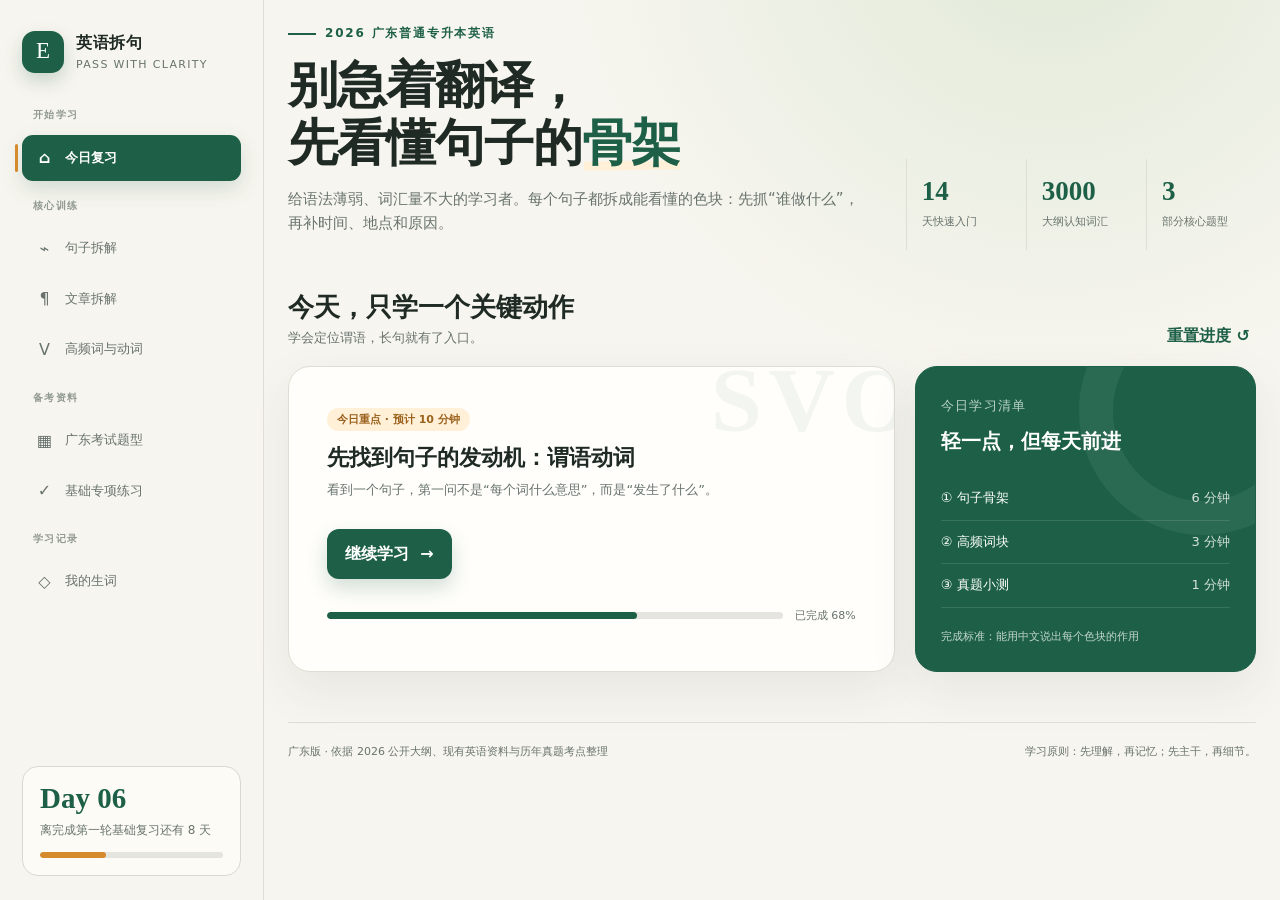
==== 英语考试快速复习站/index.html @ 2c93cbc9 "feat: add English exam review site" ====
<!doctype html>
<html lang="zh-CN">
<head>
  <meta charset="UTF-8" />
  <meta name="viewport" content="width=device-width, initial-scale=1.0" />
  <meta name="description" content="面向英语基础薄弱学习者的广东普通专升本英语快速复习站" />
  <title>英语拆句 · 广东普通专升本快速复习</title>
  <style>
    :root {
      --ink: #1f2a24;
      --muted: #68736d;
      --paper: #f7f5ef;
      --card: #fffefa;
      --line: #deded4;
      --green: #1d6047;
      --green-soft: #dcece2;
      --amber: #d58a2c;
      --amber-soft: #fff0d7;
      --red: #b85c4a;
      --red-soft: #f6dfda;
      --blue: #3f6fa3;
      --blue-soft: #e1eaf4;
      --shadow: 0 18px 50px rgba(41, 54, 47, .08);
      --radius: 22px;
    }

    * { box-sizing: border-box; }
    html { scroll-behavior: smooth; }
    body {
      margin: 0;
      color: var(--ink);
      background:
        radial-gradient(circle at 82% -10%, rgba(219, 231, 210, .8), transparent 34%),
        var(--paper);
      font-family: "Microsoft YaHei", "PingFang SC", system-ui, sans-serif;
      line-height: 1.6;
    }
    button { font: inherit; }
    button:focus-visible, a:focus-visible { outline: 3px solid rgba(63, 111, 163, .34); outline-offset: 3px; }

    .app { min-height: 100vh; display: grid; grid-template-columns: 264px 1fr; }
    .sidebar {
      position: sticky; top: 0; height: 100vh; padding: 30px 22px 24px;
      border-right: 1px solid var(--line); background: rgba(247, 245, 239, .92);
      backdrop-filter: blur(14px); display: flex; flex-direction: column; z-index: 10;
    }
    .brand { display: flex; align-items: center; gap: 12px; margin-bottom: 34px; }
    .brand-mark {
      width: 42px; height: 42px; border-radius: 13px; background: var(--green); color: #fff;
      display: grid; place-items: center; font-family: Georgia, serif; font-size: 23px; box-shadow: 0 8px 18px rgba(29,96,71,.22);
    }
    .brand strong { display: block; font-size: 16px; letter-spacing: .04em; }
    .brand small { display: block; color: var(--muted); font-size: 11px; letter-spacing: .12em; }
    .nav-label { color: #909991; font-size: 10px; font-weight: 800; letter-spacing: .14em; margin: 0 11px 7px; }
    .nav { display: grid; gap: 17px; }
    .nav-group { display: grid; gap: 5px; }
    .nav a {
      position: relative; color: var(--muted); text-decoration: none; padding: 10px 12px; border-radius: 11px;
      display: flex; align-items: center; gap: 10px; font-size: 13px; transition: .18s ease;
    }
    .nav a:hover { background: #ebece5; color: var(--ink); transform: translateX(2px); }
    .nav a.active { color: #fff; background: var(--green); box-shadow: 0 8px 20px rgba(29,96,71,.17); font-weight: 700; }
    .nav a.active::before { content: ""; position: absolute; left: -7px; top: 9px; bottom: 9px; width: 3px; border-radius: 4px; background: var(--amber); }
    .nav .icon { width: 21px; text-align: center; font-size: 16px; }
    .side-note { margin-top: auto; padding: 17px; border: 1px solid #d7d9cf; border-radius: 16px; background: rgba(255,254,250,.7); }
    .side-note .days { font: 700 29px/1 Georgia, serif; color: var(--green); }
    .side-note p { margin: 8px 0 12px; font-size: 12px; color: var(--muted); }
    .bar { height: 6px; overflow: hidden; border-radius: 9px; background: #e4e5de; }
    .bar i { height: 100%; width: 36%; display: block; border-radius: inherit; background: var(--amber); }

    .main { min-width: 0; }
    .topbar {
      min-height: 76px; padding: 16px clamp(24px, 5vw, 72px); display: flex; justify-content: space-between; align-items: center;
      border-bottom: 1px solid rgba(222,222,212,.7); background: rgba(247,245,239,.66); backdrop-filter: blur(10px);
    }
    .crumb { font-size: 13px; color: var(--muted); }
    .crumb b { color: var(--ink); }
    .top-actions { display: flex; align-items: center; gap: 11px; }
    .streak { padding: 8px 13px; border-radius: 99px; background: var(--amber-soft); color: #935719; font-size: 12px; font-weight: 700; }
    .avatar { width: 36px; height: 36px; border-radius: 50%; display: grid; place-items: center; background: var(--green); color: #fff; font-size: 13px; }
    .menu-btn { display: none; border: 0; background: transparent; font-size: 23px; }

    .content { width: min(1180px, calc(100% - 48px)); margin: 0 auto; padding: 24px 0 84px; }
    .floating-menu { position: fixed; top: 12px; right: 14px; z-index: 30; width: 40px; height: 40px; border-radius: 11px; background: var(--card); color: var(--green); box-shadow: 0 8px 24px rgba(29,96,71,.16); }
    .view-pane[hidden] { display: none; }
    .view-pane.active { animation: rise .24s ease; }
    .view-pane > .section-head:first-child { margin-top: 0; }
    .hero { display: grid; grid-template-columns: 1.25fr .75fr; gap: 34px; align-items: end; margin-bottom: 40px; }
    .eyebrow { display: flex; align-items: center; gap: 9px; color: var(--green); font-size: 12px; font-weight: 800; letter-spacing: .15em; }
    .eyebrow::before { content: ""; width: 28px; height: 2px; background: var(--green); }
    h1 { margin: 13px 0 15px; font: 600 clamp(31px, 4.3vw, 50px)/1.16 Georgia, "Songti SC", serif; letter-spacing: -.02em; }
    h1 em { font-style: normal; color: var(--green); position: relative; white-space: nowrap; }
    h1 em::after { content: ""; position: absolute; left: 2%; right: 0; bottom: 1px; height: 9px; background: var(--amber-soft); z-index: -1; transform: rotate(-1deg); }
    .hero-copy { max-width: 660px; color: var(--muted); font-size: 15px; }
    .hero-meta { display: grid; grid-template-columns: repeat(3, 1fr); gap: 10px; }
    .metric { padding: 18px 15px; border-left: 1px solid var(--line); }
    .metric b { display: block; font: 700 27px/1.1 Georgia, serif; color: var(--green); }
    .metric span { color: var(--muted); font-size: 11px; }

    .section-head { display: flex; justify-content: space-between; gap: 20px; align-items: end; margin: 42px 0 17px; }
    .section-head h2 { margin: 0; font: 600 26px/1.2 Georgia, "Songti SC", serif; }
    .section-head p { margin: 5px 0 0; font-size: 13px; color: var(--muted); }
    .text-btn { border: 0; background: transparent; color: var(--green); font-weight: 700; cursor: pointer; }

    .today-grid { display: grid; grid-template-columns: 1.28fr .72fr; gap: 20px; }
    .card { border: 1px solid var(--line); border-radius: var(--radius); background: var(--card); box-shadow: var(--shadow); }
    .lesson { padding: clamp(23px, 4vw, 38px); overflow: hidden; position: relative; }
    .lesson::after { content: "S V O"; position: absolute; right: -12px; top: -13px; color: rgba(29,96,71,.055); font: 700 92px/1 Georgia, serif; letter-spacing: -.08em; }
    .lesson-top { position: relative; z-index: 1; display: flex; align-items: start; justify-content: space-between; gap: 18px; }
    .lesson-tag { font-size: 11px; font-weight: 800; color: #9b621e; background: var(--amber-soft); padding: 5px 10px; border-radius: 99px; }
    .lesson h3 { margin: 13px 0 8px; font: 600 22px/1.3 Georgia, "Songti SC", serif; }
    .lesson p { margin: 0; color: var(--muted); font-size: 13px; }
    .continue-btn { margin-top: 28px; border: 0; padding: 12px 18px; border-radius: 12px; background: var(--green); color: #fff; font-weight: 700; cursor: pointer; box-shadow: 0 9px 20px rgba(29,96,71,.2); transition: .2s; }
    .continue-btn:hover { transform: translateY(-2px); }
    .lesson-progress { margin-top: 28px; display: flex; align-items: center; gap: 12px; }
    .lesson-progress .bar { flex: 1; height: 7px; }
    .lesson-progress .bar i { width: 68%; background: var(--green); }
    .lesson-progress span { color: var(--muted); font-size: 11px; }
    .plan { padding: 25px; background: var(--green); color: #fff; border-color: var(--green); position: relative; overflow: hidden; }
    .plan::before { content: ""; position: absolute; width: 180px; height: 180px; right: -72px; top: -80px; border-radius: 50%; border: 34px solid rgba(255,255,255,.06); }
    .plan small { color: #bcd2c8; letter-spacing: .1em; }
    .plan h3 { margin: 10px 0 23px; font: 600 20px/1.3 Georgia, "Songti SC", serif; }
    .plan-row { display: flex; justify-content: space-between; padding: 11px 0; border-bottom: 1px solid rgba(255,255,255,.12); font-size: 13px; }
    .plan-row span:last-child { color: #d6e2dc; }
    .plan .mini { margin-top: 20px; font-size: 11px; color: #c3d7cd; }

    .lab { padding: 0; overflow: hidden; }
    .lab-toolbar { padding: 18px 24px; display: flex; gap: 8px; justify-content: space-between; align-items: center; border-bottom: 1px solid var(--line); background: #f2f0e9; }
    .steps { display: flex; gap: 6px; flex-wrap: wrap; }
    .step-btn { border: 1px solid transparent; color: var(--muted); background: transparent; border-radius: 10px; padding: 8px 12px; cursor: pointer; font-size: 12px; }
    .step-btn.active { color: var(--green); background: #fff; border-color: #d9ddd5; box-shadow: 0 4px 14px rgba(25,50,36,.06); font-weight: 800; }
    .sentence-count { color: var(--muted); font-size: 11px; }
    .lab-body { padding: clamp(24px, 5vw, 48px); }
    .hint { color: var(--muted); font-size: 12px; margin-bottom: 22px; display: flex; align-items: center; gap: 7px; }
    .hint::before { content: "i"; font: 700 11px Georgia, serif; width: 18px; height: 18px; border: 1px solid #b9c1bb; display: grid; place-items: center; border-radius: 50%; }
    .sentence { font: 600 clamp(18px, 2.45vw, 27px)/1.68 Georgia, serif; letter-spacing: -.01em; max-width: 980px; }
    .chunk { display: inline; padding: 3px 0 5px; margin: 0; border-radius: 4px; cursor: pointer; border-bottom: 3px solid transparent; transition: .2s; }
    .chunk:hover, .chunk.selected { filter: saturate(1.2); transform: translateY(-1px); }
    .chunk.subject { color: #285f8e; background: var(--blue-soft); border-color: #7ba2c8; }
    .chunk.verb { color: #8d4338; background: var(--red-soft); border-color: #d18d80; }
    .chunk.object { color: #75500e; background: var(--amber-soft); border-color: #e5b667; }
    .chunk.modifier { color: #2f684d; background: var(--green-soft); border-color: #75a98e; }
    .chunk.plain { background: transparent; }
    .legend { display: flex; gap: 16px; flex-wrap: wrap; margin: 20px 0 27px; color: var(--muted); font-size: 11px; }
    .legend i { display: inline-block; width: 9px; height: 9px; border-radius: 3px; margin-right: 5px; }
    .meaning, .detail { border-radius: 16px; padding: 21px; border: 1px solid var(--line); }
    .meaning { background: #f6f4ed; }
    .detail { background: #fff; }
    .sentence-meaning { margin-top: 10px; padding: 9px 13px; border-radius: 11px; border-left: 3px solid var(--green); }
    .sentence-meaning[hidden] { display: none; }
    .sentence-meaning strong { font-size: 14px; line-height: 1.5; margin: 3px 0 1px; }
    .sentence-meaning p { font-size: 11px; line-height: 1.55; }
    .panel-label { font-size: 10px; letter-spacing: .15em; font-weight: 800; color: var(--muted); }
    .meaning strong { display: block; font-size: 18px; margin: 8px 0 6px; font-family: Georgia, "Songti SC", serif; }
    .meaning p, .detail p { margin: 0; font-size: 13px; line-height: 1.75; color: var(--muted); }
    .detail-title { display: flex; align-items: center; gap: 9px; margin: 6px 0 8px; font-weight: 800; }
    .detail-title .pill { background: var(--blue-soft); color: var(--blue); padding: 2px 7px; border-radius: 5px; font-size: 11px; }
    .memory-tip { margin-top: 16px; padding-top: 13px; border-top: 1px dashed var(--line); color: var(--green) !important; font-weight: 700; }

    .chunk-detail { margin: 0 0 20px; }
    .word-inspector { margin: 0 0 18px; padding-top: 20px; border-top: 1px solid var(--line); }
    .word-toolbar { display: flex; justify-content: space-between; align-items: center; gap: 14px; margin-bottom: 13px; }
    .word-toolbar-title { display: flex; align-items: center; gap: 9px; font-size: 13px; font-weight: 800; }
    .word-toolbar-title i { width: 23px; height: 23px; border-radius: 7px; display: grid; place-items: center; background: var(--green-soft); color: var(--green); font: 700 12px Georgia, serif; }
    .word-toolbar-title small { color: var(--muted); font-size: 10px; font-weight: 400; }
    .word-modes { display: flex; gap: 6px; flex-wrap: wrap; }
    .word-mode { border: 1px solid var(--line); background: #fff; color: var(--muted); border-radius: 9px; padding: 6px 10px; font-size: 10px; cursor: pointer; }
    .word-mode.active { border-color: var(--green); background: var(--green); color: #fff; font-weight: 800; }
    .word-chips { display: flex; column-gap: 5px; row-gap: 6px; flex-wrap: wrap; align-items: center; min-height: 34px; max-width: 100%; padding: 1px 1px 4px; overflow: visible; }
    .word-chip { flex: 0 0 auto; width: auto; white-space: nowrap; border: 1px solid #d7d9d2; border-radius: 9px; background: #fff; color: var(--ink); padding: 5px 8px; cursor: pointer; font-size: 10px; line-height: 1.3; transition: .18s; }
    .word-chip:hover { border-color: #9fb4a7; background: #f5f8f5; transform: translateY(-1px); }
    .word-chip.active { border-color: var(--green); background: var(--green-soft); color: var(--green); font-weight: 800; box-shadow: inset 0 0 0 1px rgba(29,96,71,.1); }
    .word-chip.verb::before { content: "V"; margin-right: 5px; color: var(--red); font: 700 9px Georgia, serif; }
    .word-chip.pronoun::before { content: "代"; margin-right: 5px; color: var(--blue); font-size: 9px; }
    .word-chip.function::before { content: "连"; margin-right: 5px; color: #93601d; font-size: 9px; }
    .word-chips[data-mode="all"] { display: grid; grid-template-columns: repeat(auto-fill, 96px); gap: 6px; justify-content: start; }
    .word-chips[data-mode="all"] .word-chip { width: 96px; overflow: hidden; text-overflow: ellipsis; text-align: center; }
    .word-chips[data-mode="all"] .word-chip::before { display: none; }
    .word-drawer { margin-top: 12px; border: 1px solid #d7dbd3; border-radius: 16px; background: #fbfaf6; overflow: hidden; }
    .word-drawer-head { padding: 15px 19px 14px; border-bottom: 1px solid var(--line); }
    .lookup-word-line { display: flex; align-items: center; gap: 9px; }
    .lookup-word { font: 700 24px/1.15 Georgia, serif; }
    .lookup-sound { width: 30px; height: 30px; border: 0; border-radius: 50%; background: var(--green-soft); color: var(--green); cursor: pointer; font-size: 14px; display: grid; place-items: center; }
    .lookup-sound:hover { background: #cce4d5; }
    .lookup-sound:disabled { opacity: .42; cursor: not-allowed; }
    .lookup-meta { display: flex; align-items: center; gap: 7px; flex-wrap: wrap; margin-top: 6px; color: var(--muted); font-size: 11px; }
    .lookup-pos, .grammar-badge, .scope-badge { padding: 3px 7px; border-radius: 6px; font-size: 9px; font-weight: 800; }
    .lookup-pos { background: var(--amber-soft); color: #8c591b; }
    .grammar-badge { background: var(--red-soft); color: var(--red); }
    .scope-badge.official { background: #e4f3e9; color: #286844; }
    .scope-badge.extra { background: #fff0d7; color: #925d14; }
    .lemma-badge { padding: 3px 7px; border-radius: 6px; background: var(--blue-soft); color: var(--blue); font-size: 9px; font-weight: 800; }
    .lookup-meaning-inline { color: var(--green); font-size: 15px; line-height: 1.45; font-weight: 800; }
    .sense-row { display: flex; gap: 6px; flex-wrap: wrap; margin-top: 9px; }
    .sense-item { padding: 6px 9px; border-radius: 8px; background: #f0efe9; color: #4d5b53; font-size: 12px; line-height: 1.5; }
    .sense-item b { color: var(--ink); margin-right: 5px; font-size: 11px; }
    .word-drawer-body { padding: 17px 19px 19px; }
    .current-role { display: grid; grid-template-columns: 1fr 1fr; gap: 11px; }
    .lookup-note { padding: 12px 13px; border-radius: 11px; background: #f0efe9; }
    .lookup-note b { display: block; margin-bottom: 4px; color: var(--ink); font-size: 11px; }
    .lookup-note p { margin: 0; color: var(--muted); font-size: 13px; line-height: 1.7; }
    .forms-title { margin: 16px 0 8px; font-size: 10px; color: var(--muted); font-weight: 800; letter-spacing: .1em; }
    .verb-forms { display: grid; grid-template-columns: repeat(5, 1fr); gap: 6px; }
    .verb-form { min-width: 0; padding: 9px 7px; border: 1px solid var(--line); border-radius: 9px; background: #fff; text-align: center; }
    .verb-form b { display: block; overflow-wrap: anywhere; font: 700 13px/1.25 Georgia, serif; }
    .verb-form small { color: var(--muted); font-size: 8px; }
    .verb-form.current { border-color: var(--red); background: var(--red-soft); color: var(--red); }
    .tense-row { display: grid; grid-template-columns: repeat(5, 1fr); gap: 6px; }
    .tense-item { padding: 9px 8px; border-radius: 9px; background: var(--green-soft); color: #315d49; font-size: 9px; line-height: 1.45; }
    .tense-item b { display: block; color: var(--green); font-size: 9px; }
    .pronoun-wrap { overflow-x: auto; }
    .pronoun-table { width: 100%; min-width: 610px; border-collapse: collapse; font-size: 11px; }
    .pronoun-table th, .pronoun-table td { padding: 8px 9px; text-align: left; border-bottom: 1px solid var(--line); }
    .pronoun-table th { color: var(--muted); font-size: 9px; background: #f0efe9; }
    .pronoun-table tr.current td { background: var(--blue-soft); color: #315d82; font-weight: 800; }
    .lookup-example { margin-top: 14px; padding: 11px 13px; border-left: 3px solid var(--green); background: #fff; font: 600 13px/1.55 Georgia, serif; }
    .lookup-example small { color: var(--muted); font: 500 12px/1.7 system-ui, "Microsoft YaHei", sans-serif; }
    .lookup-source { margin-top: 10px; color: var(--muted); font-size: 9px; }

    .sentence-nav { display: flex; align-items: center; gap: 7px; flex-wrap: wrap; justify-content: flex-end; }
    .sentence-nav button { border: 1px solid var(--line); background: #fff; color: var(--green); border-radius: 10px; padding: 7px 10px; font-size: 11px; font-weight: 800; cursor: pointer; }
    .sentence-nav button:hover { border-color: #aebbb2; background: var(--green-soft); }

    .article-layout { display: grid; grid-template-columns: 260px minmax(0, 1fr); gap: 16px; align-items: start; }
    .article-list { padding: 12px; display: grid; gap: 7px; position: sticky; top: 94px; }
    .article-pick { border: 1px solid transparent; border-radius: 12px; background: transparent; padding: 11px 12px; text-align: left; cursor: pointer; color: var(--ink); }
    .article-pick:hover { background: #f2f1eb; }
    .article-pick.active { border-color: #b9cdbf; background: var(--green-soft); color: var(--green); }
    .article-pick b { display: block; font: 700 13px/1.35 Georgia, serif; }
    .article-pick small { color: var(--muted); font-size: 9px; }
    .article-reader { overflow: hidden; }
    .article-head { padding: 23px 25px 19px; background: #f2f0e9; border-bottom: 1px solid var(--line); }
    .article-head-top { display: flex; gap: 7px; flex-wrap: wrap; margin-bottom: 8px; }
    .article-tag { padding: 3px 7px; border-radius: 6px; background: var(--amber-soft); color: #85561e; font-size: 9px; font-weight: 800; }
    .article-tag.source { background: var(--blue-soft); color: var(--blue); }
    .article-head h3 { margin: 0 0 5px; font: 600 24px/1.3 Georgia, "Songti SC", serif; }
    .article-head p { margin: 0; color: var(--muted); font-size: 11px; }
    .article-body { padding: 24px 25px; }
    .article-guide { display: flex; gap: 7px; flex-wrap: wrap; margin-bottom: 19px; }
    .article-guide span { padding: 5px 9px; border-radius: 8px; background: #f0efe9; color: var(--muted); font-size: 10px; }
    .article-paragraph { margin: 0 0 18px; padding-left: 31px; position: relative; }
    .article-paragraph::before { content: attr(data-no); position: absolute; left: 0; top: 5px; color: var(--amber); font: 700 11px Georgia, serif; }
    .article-sentence { display: inline; border: 0; background: transparent; padding: 2px 3px; margin: 0; border-radius: 5px; color: var(--ink); cursor: pointer; text-align: left; font: 500 16px/1.9 Georgia, serif; }
    .article-sentence:hover { background: var(--amber-soft); }
    .article-sentence.active { background: var(--green-soft); color: var(--green); box-shadow: inset 0 -2px 0 #78a98e; }
    .article-insight { margin-top: 23px; padding: 18px 19px; border: 1px solid #d6dbd3; border-radius: 15px; background: #fbfaf6; }
    .article-insight-top { display: flex; justify-content: space-between; gap: 12px; align-items: center; }
    .article-role { color: var(--green); font-size: 13px; font-weight: 800; }
    .article-translation { margin: 9px 0 8px; font-size: 14px; font-weight: 700; }
    .article-focus { margin: 0; color: var(--muted); font-size: 12px; }
    .article-words { display: flex; gap: 6px; flex-wrap: wrap; margin-top: 13px; padding-top: 12px; border-top: 1px dashed var(--line); }
    .article-word { border: 1px solid var(--line); background: #fff; border-radius: 8px; padding: 5px 8px; font: 600 10px Georgia, serif; cursor: pointer; }
    .article-word:hover { border-color: var(--green); color: var(--green); }
    .article-word-meaning { width: 100%; color: var(--green); font-size: 12px; min-height: 19px; }

    .exam-grid { display: grid; grid-template-columns: repeat(3, 1fr); gap: 11px; }
    .exam-card { min-height: 142px; padding: 18px; border: 1px solid var(--line); border-radius: 17px; background: rgba(255,254,250,.72); transition: .2s; cursor: default; }
    .exam-card:hover { background: #fff; transform: translateY(-3px); box-shadow: 0 12px 30px rgba(39,55,47,.07); }
    .exam-no { font: 700 12px Georgia, serif; color: var(--amber); }
    .exam-card h3 { font-size: 14px; margin: 13px 0 6px; }
    .exam-card p { font-size: 11px; color: var(--muted); margin: 0; }
    .exam-card b { display: block; margin-top: 13px; color: var(--green); font-size: 12px; }

    .quick-grid { display: grid; grid-template-columns: repeat(3, 1fr); gap: 16px; }
    .quick { padding: 22px; box-shadow: none; }
    .quick-icon { width: 40px; height: 40px; border-radius: 12px; display: grid; place-items: center; background: var(--green-soft); color: var(--green); font-weight: 800; }
    .quick:nth-child(2) .quick-icon { background: var(--amber-soft); color: #98601d; }
    .quick:nth-child(3) .quick-icon { background: var(--blue-soft); color: var(--blue); }
    .quick h3 { font-size: 15px; margin: 15px 0 6px; }
    .quick p { color: var(--muted); font-size: 12px; margin: 0 0 15px; }
    .quick button { border: 0; padding: 0; background: transparent; color: var(--green); font-size: 12px; font-weight: 800; cursor: pointer; }

    .quiz { margin-top: 18px; padding: 26px; display: none; }
    .quiz.show { display: block; animation: rise .3s ease; }
    .quiz p { margin: 0 0 12px; font-weight: 700; }
    .options { display: grid; grid-template-columns: repeat(2, 1fr); gap: 9px; }
    .option { border: 1px solid var(--line); background: #fff; border-radius: 11px; text-align: left; padding: 11px 13px; cursor: pointer; }
    .option.correct { border-color: #78a98e; background: var(--green-soft); color: var(--green); }
    .option.wrong { border-color: #d89b91; background: var(--red-soft); color: var(--red); }
    .feedback { min-height: 22px; margin-top: 12px; font-size: 12px; color: var(--muted); }
    @keyframes rise { from { opacity: 0; transform: translateY(7px); } }

    .footer-note { margin-top: 50px; padding-top: 20px; border-top: 1px solid var(--line); color: var(--muted); font-size: 11px; display: flex; justify-content: space-between; gap: 20px; }

    @media (max-width: 1050px) {
      .app { grid-template-columns: 1fr; }
      .sidebar { position: fixed; left: -290px; width: 264px; transition: .25s; box-shadow: 10px 0 35px rgba(20,40,29,.12); }
      .sidebar.open { left: 0; }
      .menu-btn { display: block; }
      .hero, .today-grid { grid-template-columns: 1fr; }
      .hero { align-items: start; }
      .exam-grid { grid-template-columns: repeat(3, 1fr); }
    }
    @media (max-width: 720px) {
      .content { width: min(100% - 30px, 1180px); padding-top: 20px; }
      .topbar { padding: 13px 16px; }
      .streak { display: none; }
      .hero { gap: 22px; }
      .hero-meta { width: 100%; }
      .metric { padding: 12px 8px; }
      .exam-grid, .quick-grid { grid-template-columns: 1fr; }
      .word-toolbar { align-items: start; flex-direction: column; }
      .word-drawer-head { flex-direction: column; }
      .current-role { grid-template-columns: 1fr; }
      .verb-forms, .tense-row { grid-template-columns: repeat(2, 1fr); }
      .article-layout { grid-template-columns: 1fr; }
      .article-list { position: static; grid-template-columns: repeat(2, 1fr); }
      .exam-card { min-height: auto; }
      .lab-toolbar { align-items: start; flex-direction: column; }
      .sentence { line-height: 1.72; }
      .options { grid-template-columns: 1fr; }
      .footer-note { flex-direction: column; }
    }
    @media (max-width: 520px) { .article-list { grid-template-columns: 1fr; } .article-body, .article-head { padding-left: 18px; padding-right: 18px; } }
  </style>
</head>
<body>
  <div class="app">
    <aside class="sidebar" id="sidebar">
      <div class="brand">
        <div class="brand-mark">E</div>
        <div><strong>英语拆句</strong><small>PASS WITH CLARITY</small></div>
      </div>
      <nav class="nav" aria-label="主导航">
        <div class="nav-group">
          <div class="nav-label">开始学习</div>
          <a class="active" href="index.html?view=today" data-view-link="today"><span class="icon">⌂</span> 今日复习</a>
        </div>
        <div class="nav-group">
          <div class="nav-label">核心训练</div>
          <a href="index.html?view=sentences" data-view-link="sentences"><span class="icon">⌁</span> 句子拆解</a>
          <a href="index.html?view=articles" data-view-link="articles"><span class="icon">¶</span> 文章拆解</a>
          <a href="vocabulary.html"><span class="icon">V</span> 高频词与动词</a>
        </div>
        <div class="nav-group">
          <div class="nav-label">备考资料</div>
          <a href="index.html?view=exam" data-view-link="exam"><span class="icon">▦</span> 广东考试题型</a>
          <a href="index.html?view=practice" data-view-link="practice"><span class="icon">✓</span> 基础专项练习</a>
        </div>
        <div class="nav-group">
          <div class="nav-label">学习记录</div>
          <a href="vocabulary.html?view=unknown"><span class="icon">◇</span> 我的生词</a>
        </div>
      </nav>
      <div class="side-note">
        <div class="days">Day 06</div>
        <p>离完成第一轮基础复习还有 8 天</p>
        <div class="bar"><i></i></div>
      </div>
    </aside>

    <main class="main">
      <button class="menu-btn floating-menu" id="menuBtn" aria-label="打开菜单">☰</button>

      <div class="content">
        <div class="view-pane active" data-view-pane="today">
        <section class="hero" id="today">
          <div>
            <div class="eyebrow">2026 广东普通专升本英语</div>
            <h1>别急着翻译，<br>先看懂句子的<em>骨架</em></h1>
            <p class="hero-copy">给语法薄弱、词汇量不大的学习者。每个句子都拆成能看懂的色块：先抓“谁做什么”，再补时间、地点和原因。</p>
          </div>
          <div class="hero-meta" aria-label="学习概览">
            <div class="metric"><b>14</b><span>天快速入门</span></div>
            <div class="metric"><b>3000</b><span>大纲认知词汇</span></div>
            <div class="metric"><b>3</b><span>部分核心题型</span></div>
          </div>
        </section>

        <div class="section-head"><div><h2>今天，只学一个关键动作</h2><p>学会定位谓语，长句就有了入口。</p></div><button class="text-btn" id="resetBtn">重置进度 ↺</button></div>
        <section class="today-grid">
          <article class="card lesson">
            <div class="lesson-top">
              <div><span class="lesson-tag">今日重点 · 预计 10 分钟</span><h3>先找到句子的发动机：谓语动词</h3><p>看到一个句子，第一问不是“每个词什么意思”，而是“发生了什么”。</p></div>
            </div>
            <button class="continue-btn" id="continueBtn">继续学习&nbsp; →</button>
            <div class="lesson-progress"><div class="bar"><i id="progressBar"></i></div><span id="progressText">已完成 68%</span></div>
          </article>
          <aside class="card plan">
            <small>今日学习清单</small><h3>轻一点，但每天前进</h3>
            <div class="plan-row"><span>① 句子骨架</span><span>6 分钟</span></div>
            <div class="plan-row"><span>② 高频词块</span><span>3 分钟</span></div>
            <div class="plan-row"><span>③ 真题小测</span><span>1 分钟</span></div>
            <div class="mini">完成标准：能用中文说出每个色块的作用</div>
          </aside>
        </section>
        </div>

        <div class="view-pane" data-view-pane="sentences" hidden>
        <div class="section-head" id="sentence-lab"><div><h2>句子拆解室</h2><p>1500+ 条核心结构训练；覆盖高频词、核心动词与考试逻辑。</p></div><div class="sentence-nav"><button id="prevSentence">← 上一句</button><button id="randomSentence">随机一句</button><button id="nextSentence">下一句 →</button></div></div>
        <section class="card lab">
          <div class="lab-toolbar">
            <div class="steps" role="tablist" aria-label="句子理解层级">
              <button class="step-btn active" data-step="1">1. 看大意</button>
              <button class="step-btn" data-step="2">2. 找主干</button>
              <button class="step-btn" data-step="3">3. 补修饰</button>
              <button class="step-btn" data-step="4">4. 会仿写</button>
            </div>
            <span class="sentence-count" id="sentenceCount">真题语境 01 / 03</span>
          </div>
          <div class="lab-body">
            <div class="hint" id="stepHint">先别逐词翻译。读一遍，只问：这句话大概在说什么？</div>
            <div class="sentence" id="sentence"></div>
            <div class="meaning sentence-meaning" id="sentenceMeaning" hidden><span class="panel-label" id="translationLabel">整句翻译 · 对照主干</span><strong id="translation"></strong><p id="plainExplain"></p></div>
            <div class="legend" id="legend">
              <span><i style="background:#7ba2c8"></i>谁 / 什么</span><span><i style="background:#d18d80"></i>做什么 / 怎么样</span><span><i style="background:#e5b667"></i>动作对象</span><span><i style="background:#75a98e"></i>补充信息</span>
            </div>
            <div class="detail chunk-detail" id="chunkDetail" hidden><span class="panel-label">当前色块</span><div class="detail-title"><span class="pill" id="chunkRole">主语</span><span id="chunkText">The configuration file</span></div><p id="chunkExplain">这是整句话在谈论的对象：配置文件。先把它当成一个整体，不用逐个翻译。</p><p class="memory-tip" id="memoryTip">记法：先问“谁 / 什么”，答案通常在谓语前面。</p></div>
            <section class="word-inspector" aria-label="当前句子随手查词">
              <div class="word-toolbar">
                <div class="word-toolbar-title"><i>W</i><span>随手查词 <small>忘记时点一下 · <span id="sentenceSource">基础拆句例句</span></small></span></div>
                <div class="word-modes" role="tablist" aria-label="查词范围">
                  <button class="word-mode active" data-word-mode="verbs">动词 + 代词</button>
                  <button class="word-mode" data-word-mode="all">全部单词（逐词）</button>
                  <button class="word-mode" data-word-mode="grammar">代词与功能词</button>
                </div>
              </div>
              <div class="word-chips" id="wordChips"></div>
              <div class="word-drawer" id="wordDrawer" aria-live="polite"></div>
            </section>
          </div>
        </section>
        </div>

        <div class="view-pane" data-view-pane="articles" hidden>
          <div class="section-head"><div><h2>文章拆解室</h2><p>先看段落作用，再点击句子核对翻译与结构。</p></div><span class="sentence-count" id="articleCount">首批 5 篇</span></div>
          <div class="article-layout">
            <aside class="card article-list" id="articleList" aria-label="文章列表"></aside>
            <article class="card article-reader">
              <header class="article-head"><div class="article-head-top"><span class="article-tag" id="articleLevel"></span><span class="article-tag source" id="articleSource"></span></div><h3 id="articleTitle"></h3><p id="articleSummary"></p></header>
              <div class="article-body">
                <div class="article-guide"><span>① 看标题预测主题</span><span>② 读每段首尾句</span><span>③ 圈转折与因果词</span><span>④ 再处理生词</span></div>
                <div id="articleText"></div>
                <section class="article-insight" aria-live="polite">
                  <div class="article-insight-top"><span class="panel-label">当前句子在文章中的作用</span><span class="article-role" id="articleRole"></span></div>
                  <p class="article-translation" id="articleTranslation"></p>
                  <p class="article-focus" id="articleFocus"></p>
                  <div class="article-words" id="articleWords"></div>
                </section>
              </div>
            </article>
          </div>
        </div>

        <div class="view-pane" data-view-pane="exam" hidden>
        <div class="section-head" id="exam-map"><div><h2>2026 广东普通专升本考试地图</h2><p>120 分钟、满分 100 分；先稳住语言运用，再提高阅读速度和写作完整度。</p></div></div>
        <section class="exam-grid">
          <article class="exam-card"><span class="exam-no">PART 01 · 40分</span><h3>阅读</h3><p>15 道四选一共 30 分；5 道选句填空共 10 分。</p><b>定位信息 + 同义替换</b></article>
          <article class="exam-card"><span class="exam-no">PART 02 · 45分</span><h3>语言运用</h3><p>15 道完形共 30 分；10 道语法填空共 15 分。</p><b>核心动词 + 词性 + 搭配</b></article>
          <article class="exam-card"><span class="exam-no">PART 03 · 15分</span><h3>应用文写作</h3><p>按提示完成约 100 词应用文，格式规范、表达得体。</p><b>先写完整，再减少错误</b></article>
        </section>
        </div>

        <div class="view-pane" data-view-pane="practice" hidden>
        <div class="section-head" id="quick-tools"><div><h2>基础薄弱者的三个快捷入口</h2><p>不会的内容随时查，不用从语法书第一页开始。</p></div></div>
        <section class="quick-grid">
          <article class="card quick"><div class="quick-icon">V</div><h3>动词急救</h3><p>用 30 秒分清 is doing、has done、be done 到底在说什么。</p><button data-open-quiz="verb">做一道小题 →</button></article>
          <article class="card quick"><div class="quick-icon">AB</div><h3>高频词块</h3><p>把 depend on、be used to、as a result 当成一个词来记。</p><button data-open-quiz="chunk">翻一张词卡 →</button></article>
          <article class="card quick"><div class="quick-icon">S/V</div><h3>五大句型</h3><p>不背定义，用“谁—做什么—对谁”快速识别句子结构。</p><button data-open-quiz="pattern">马上判断 →</button></article>
        </section>
        <section class="card quiz" id="quiz" aria-live="polite">
          <p id="quizQuestion">The file is created automatically. 句子的“发动机”是哪一部分？</p>
          <div class="options" id="quizOptions"></div>
          <div class="feedback" id="feedback">请选择一个答案。</div>
        </section>
        </div>

        <footer class="footer-note"><span>广东版 · 依据 2026 公开大纲、现有英语资料与历年真题考点整理</span><span>学习原则：先理解，再记忆；先主干，再细节。</span></footer>
      </div>
    </main>
  </div>

  <script src="data/vocabulary-data.js"></script>
  <script src="data/grammar-reference.js"></script>
  <script src="data/sentence-library.js"></script>
  <script src="data/exam-sentence-library.js"></script>
  <script src="data/article-library.js"></script>
  <script>
    const coreSentenceData = [
      {
        chunks: [
          { text: 'The configuration file', type: 'subject', role: '主语｜谁 / 什么', explain: '这是整句话在谈论的对象：配置文件。先把它当成一个整体，不用逐个翻译。', tip: '记法：先问“谁 / 什么”，答案通常在谓语前面。' },
          { text: 'that you created yesterday', type: 'modifier', role: '修饰｜哪一个', explain: '它在限定 file：不是任意配置文件，而是“你昨天创建的那个”。that 后面这一小句可以先整体括起来。', tip: '看到 that 紧跟名词，常可先理解成“……的”。' },
          { text: 'is loaded', type: 'verb', role: '谓语｜发生什么', explain: 'is + loaded 是被动：文件不是主动加载别人，而是“被加载”。这是全句的发动机。', tip: '看到 be + done，先尝试按“被……”理解。' },
          { text: 'automatically', type: 'modifier', role: '方式｜怎样发生', explain: 'automatically 说明加载的方式：自动地。去掉它，主干依旧成立。', tip: '很多 -ly 结尾的词在补充动作怎样发生。' },
          { text: 'when the application starts', type: 'modifier', role: '时间｜什么时候', explain: 'when 引出时间条件：应用启动时。它告诉你加载动作发生的时间。', tip: 'when = 当……时；先把它后面的内容当作一个时间块。' }
        ],
        translation: '应用启动时，会自动加载你昨天创建的配置文件。',
        plain: '最小主干只有：“配置文件 — 被加载”。其他色块都在回答哪一个、怎样、什么时候。',
        imitate: 'The file that you selected is opened automatically when the program starts.'
      },
      {
        chunks: [
          { text: 'Although we are different', type: 'modifier', role: '让步｜虽然什么', explain: 'Although 先给出一个看似不利的事实：“虽然我们不同”。它为后面的转折结果铺垫。', tip: 'Although = 虽然；后面通常还有一个“不受影响”的主句。' },
          { text: 'we', type: 'subject', role: '主语｜谁', explain: '主句谈论的是 we，也就是“我们”。', tip: '从逗号后重新找一遍“谁做什么”，就能抓住真正主干。' },
          { text: 'have become', type: 'verb', role: '谓语｜变得怎样', explain: 'have become 表示“已经变成”，强调从过去到现在的变化结果。', tip: 'have/has + done：已经发生，并和现在有关。' },
          { text: 'close friends', type: 'object', role: '补语｜成为什么', explain: 'close friends 说明“我们变成了什么”：亲密的朋友。这里不是动作承受者，而是主语的新身份。', tip: 'become 后面常接身份或状态，回答“变成什么 / 怎么样”。' },
          { text: 'because we spend a lot of time together', type: 'modifier', role: '原因｜为什么', explain: 'because 引出原因：因为我们经常待在一起。做题时它也是强烈的因果信号。', tip: 'because 后接完整小句，回答“为什么”。' }
        ],
        translation: '虽然我们性格不同，但因为经常相处，我们已经成了亲密的朋友。',
        plain: '主干是：“我们 — 已经成为 — 好朋友”。Although 是让步，because 是原因。',
        imitate: 'Although the task is difficult, we have made progress because we practice every day.'
      },
      {
        chunks: [
          { text: 'It', type: 'subject', role: '形式主语｜先占位置', explain: '这里的 It 不指某个具体东西，只是先占主语位置。真正要说的事情在后面的 to believe。', tip: '看到 It is + 形容词 + to do，可先译后面的 to do。' },
          { text: 'is', type: 'verb', role: '系动词｜是什么状态', explain: 'is 把主语和后面的状态 hard 连接起来。', tip: 'be 后面若在说明状态，常按“是 / 很……”理解。' },
          { text: 'hard', type: 'object', role: '表语｜怎么样', explain: 'hard 说明这件事的感受：很难（相信）。', tip: 'It is hard to do = 做某事很难。整块记忆比拆词更快。' },
          { text: 'to believe', type: 'modifier', role: '真正内容｜什么很难', explain: 'to believe 才是逻辑上真正的主语：相信这件事很难。中文通常把它提前。', tip: '英文头重脚轻时常用 It 占位，中文翻译时把真正内容提到前面。' },
          { text: 'that a stranger became my close friend', type: 'modifier', role: '宾语从句｜相信什么', explain: 'that 后面是一整件被相信的事：一个陌生人成了我的好友。', tip: '动词后的 that 小句，常可整体看成“……这件事”。' }
        ],
        translation: '很难相信，一个原本陌生的人竟然成了我的亲密朋友。',
        plain: '不要把 It 翻成“它”。真正结构是：“相信某件事 — 很难”。',
        imitate: 'It is important to remember that practice makes progress.'
      }
    ];
    const sentenceData = [...coreSentenceData, ...(window.EXAM_SENTENCE_LIBRARY || []), ...(window.SENTENCE_LIBRARY || [])];

    const stepHints = {
      1: '先别逐词翻译。读一遍，只问：这句话大概在说什么？',
      2: '只看蓝色和红色：谁 / 什么，发生了什么？这就是最小主干。',
      3: '再看绿色：它们分别补充哪一个、何时、怎样、为什么？',
      4: '保留骨架，替换色块里的词。你就造出了一个新句子。'
    };
    let sentenceIndex = 0;
    let activeStep = 1;
    let wordMode = 'verbs';
    let activeWordKey = '';
    const grammarReference = window.GRAMMAR_REFERENCE || { sentences: [], verbs: {}, pronouns: [] };
    const vocabularyMap = new Map((window.VOCABULARY_DATA || []).map(item => [item.word.toLowerCase(), item]));
    const officialSupplementWords = new Set([
      'collect','support','follow','test','offer','grow','plan','choose','complete','library','check','create','express','prevent','remember','select','share','use','control','understand','prepare','record',
      'student','language','skill','every','day','yesterday','now','next','week','clear','final','result','some','learn','person','need','better','important','enough','time','unless','change','key','rule','data','volunteer','local','family','company','doctor','exercise','parent','child','idea','new','online','waste','report','problem','team','school','exam','question','mistake','coach','young','possible','opinion','main','several','daily','life','machine','small','unusual','goods','information','group','public','place','high','damage','part','personal','fact','digital','tool','supply',
      'technology','desire','instant','happen','tend','slow','practice','happy','percent','receive','certificate','survey','objective','cost','course','evidence','giant','planet','solar','system','model','thousand','orbit','sun','complex','process','study','wonder','earn','industry','increase','each','full',
      'health','email','immediately','influence','pause','react','delay','rate','cite','value','measure','purpose','judge','observe','mass','earth','further','confirm'
      ,'want','first','too','large','try','word','one','feel','tired','stop','then','make','morning','ten','read','short','work','take','total','seem','however','could','meet','same','many','still','lot','know','what','meeting','hour','often','leave','everyone','write','help','become','up','last','step','send','number','wrong','instead','hide','copy','row','file','thank','quick','fix','fruit','north','once','gradually','market','wet','very','season','stay','fresh','few','pick','therefore','sell','far','hold','these','return','food','throughout','history','human','might','treat','build','cell','eventually','lead','hope','this','would','give','old','year','long','believe','less','today','phone','other','thing','down','about','open','low','little','no','way','finish','while','computer','so','around','big','both','note','used','say','decide','travel'
    ]);
    const supplementalVocabulary = new Map([
      ['collect', { word:'collect', phonetic:'/kəˈlekt/', pos:'v.', meaning:'收集；采集', example:'Researchers collect reliable data.', translation:'研究人员收集可靠数据。' }],
      ['support', { word:'support', phonetic:'/səˈpɔːrt/', pos:'n./v.', meaning:'支持；支撑', example:'Volunteers support local families.', translation:'志愿者帮助当地家庭。' }],
      ['follow', { word:'follow', phonetic:'/ˈfɒloʊ/', pos:'v.', meaning:'跟随；遵循', example:'Workers follow the safety instructions.', translation:'工作人员遵守安全说明。' }],
      ['test', { word:'test', phonetic:'/test/', pos:'n./v.', meaning:'测试；检验', example:'Scientists test new methods.', translation:'科学家测试新方法。' }],
      ['offer', { word:'offer', phonetic:'/ˈɒfər/', pos:'n./v.', meaning:'提议；提供', example:'Libraries offer online services.', translation:'图书馆提供线上服务。' }],
      ['grow', { word:'grow', phonetic:'/ɡroʊ/', pos:'v.', meaning:'生长；种植；增长', example:'Farmers grow healthy crops.', translation:'农民种植健康作物。' }],
      ['plan', { word:'plan', phonetic:'/plæn/', pos:'n./v.', meaning:'计划；规划', example:'Travelers plan their journeys.', translation:'旅行者规划自己的行程。' }],
      ['choose', { word:'choose', phonetic:'/tʃuːz/', pos:'v.', meaning:'选择；挑选', example:'Customers choose suitable products.', translation:'顾客选择合适的产品。' }],
      ['complete', { word:'complete', phonetic:'/kəmˈpliːt/', pos:'v./adj.', meaning:'完成；完整的', example:'Teams complete important projects.', translation:'团队完成重要项目。' }],
      ['library', { word:'library', phonetic:'/ˈlaɪbreri/', pos:'n.', meaning:'图书馆；资料库', example:'Libraries offer online services.', translation:'图书馆提供线上服务。' }],
      ['check', { word:'check', phonetic:'/tʃek/', pos:'n./v.', meaning:'检查；核对', example:'Reviewers check important details.', translation:'审阅者检查重要细节。' }],
      ['create', { word:'create', phonetic:'/kriˈeɪt/', pos:'v.', meaning:'创造；创建', example:'Designers create practical solutions.', translation:'设计人员创造实用解决方案。' }],
      ['express', { word:'express', phonetic:'/ɪkˈspres/', pos:'v.', meaning:'表达；表示', example:'Speakers express their opinions.', translation:'发言者表达自己的观点。' }],
      ['prevent', { word:'prevent', phonetic:'/prɪˈvent/', pos:'v.', meaning:'预防；阻止', example:'Health workers prevent common diseases.', translation:'医务工作者预防常见疾病。' }],
      ['remember', { word:'remember', phonetic:'/rɪˈmembər/', pos:'v.', meaning:'记住；记得', example:'Students remember key information.', translation:'学生记住关键信息。' }],
      ['select', { word:'select', phonetic:'/sɪˈlekt/', pos:'v./adj.', meaning:'选择；精选的', example:'Experts select reliable sources.', translation:'专家选择可靠来源。' }],
      ['share', { word:'share', phonetic:'/ʃer/', pos:'n./v.', meaning:'一份；分享', example:'Group members share useful knowledge.', translation:'小组成员分享有用知识。' }],
      ['use', { word:'use', phonetic:'/juːs/ n.; /juːz/ v.', pos:'n./v.', meaning:'使用；利用', example:'Families use public services.', translation:'家庭使用公共服务。' }],
      ['control', { word:'control', phonetic:'/kənˈtroʊl/', pos:'n./v.', meaning:'控制；管理', example:'Parents control screen time.', translation:'家长控制屏幕使用时间。' }],
      ['understand', { word:'understand', phonetic:'/ˌʌndərˈstænd/', pos:'v.', meaning:'理解；明白', example:'Students understand complex ideas.', translation:'学生理解复杂观点。' }],
      ['prepare', { word:'prepare', phonetic:'/prɪˈper/', pos:'v.', meaning:'准备；预备', example:'Volunteers prepare emergency supplies.', translation:'志愿者准备应急物资。' }],
      ['record', { word:'record', phonetic:'/ˈrekərd/ n.; /rɪˈkɔːrd/ v.', pos:'n./v.', meaning:'记录；录制', example:'Scientists record careful observations.', translation:'科学家记录仔细的观察结果。' }]
    ]);
    const basicSentenceGlosses = {
      student:['n.','学生'], language:['n.','语言'], skill:['n.','技能；能力'], every:['det.','每个；每一'], day:['n.','天；日子'],
      yesterday:['adv./n.','昨天','/ˈjestərdeɪ/'], now:['adv.','现在；此刻'], recently:['adv.','最近；近期'], next:['adj./adv.','下一个；接下来'], week:['n.','星期；周'],
      carefully:['adv.','认真地；仔细地'], effectively:['adv.','有效地'], clear:['adj./v.','清楚的；清除'], final:['adj./n.','最终的；决赛'], result:['n./v.','结果；导致'],
      some:['det./pron.','一些；某些'], learn:['v.','学习；得知'], person:['n.','人；个人'], need:['v./n.','需要；需求'], better:['adj./adv.','更好的；更好地'],
      useful:['adj.','有用的'], important:['adj.','重要的'], enough:['det./adv.','足够的；足够地'], time:['n./v.','时间；安排时间'], unless:['conj.','除非；如果不'],
      change:['n./v.','变化；改变'], teacher:['n.','教师；老师'], key:['n./adj.','钥匙；关键的'], rule:['n./v.','规则；统治'], researcher:['n.','研究人员'],
      data:['n.','数据；资料'], volunteer:['n./v.','志愿者；自愿做'], local:['adj./n.','当地的；当地人'], family:['n.','家庭；家人'], company:['n.','公司；陪伴'],
      training:['n.','训练；培训'], doctor:['n.','医生；博士'], exercise:['n./v.','锻炼；练习'], parent:['n.','父亲或母亲；家长','/ˈperənt/'], child:['n.','孩子；儿童','/tʃaɪld/'],
      worker:['n.','工人；工作人员'], safety:['n.','安全'], different:['adj.','不同的'], idea:['n.','想法；主意'], scientist:['n.','科学家'],
      new:['adj.','新的；新出现的'], natural:['adj.','自然的；天然的'], online:['adj./adv.','在线的；在线地'], service:['n.','服务'], waste:['n./v.','浪费；废弃物'],
      weekly:['adj./adv.','每周的；每周地'], report:['n./v.','报告；报道'], healthy:['adj.','健康的'], problem:['n.','问题；难题'], traveler:['n.','旅行者；旅客'],
      team:['n.','团队；队'], school:['n.','学校'], learning:['n.','学习'], activity:['n.','活动'],
      exam:['n.','考试；测验'], question:['n./v.','问题；提问'], learner:['n.','学习者'], driver:['n.','驾驶者；司机'], reviewer:['n.','审阅者；评论者'],
      mistake:['n./v.','错误；误解'], solution:['n.','解决方案；答案'], coach:['n./v.','教练；指导'], young:['adj.','年轻的'], possible:['adj.','可能的'],
      speaker:['n.','发言者；扬声器'], opinion:['n.','观点；意见'], main:['adj.','主要的'], program:['n./v.','项目；程序；编程'], several:['det./pron.','几个；若干'],
      daily:['adj./adv.','每日的；每天'], life:['n.','生活；生命'], machine:['n.','机器'], small:['adj.','小的；少量的'], unusual:['adj.','不寻常的；异常的'],
      behavior:['n.','行为；表现'], goods:['n.','商品；货物'], information:['n.','信息；资料'], group:['n./v.','小组；分组'], knowledge:['n.','知识；了解'],
      public:['adj./n.','公共的；公众'], social:['adj.','社会的；社交的'], explorer:['n.','探索者；探险者'], place:['n./v.','地方；放置'], high:['adj./adv.','高的；高度地'],
      damage:['n./v.','损害；损坏'], part:['n.','部分；部件'], writer:['n.','写作者；作家'], personal:['adj.','个人的；私人的'], fact:['n.','事实'],
      digital:['adj.','数字的；数码的'], tool:['n.','工具'], user:['n.','使用者；用户'], educational:['adj.','教育的；有教育意义的'], supply:['n./v.','物资；供应'], careful:['adj.','仔细的；谨慎的']
    };
    const examMaterialGlosses = {
      analyst:['n.','分析人士；分析师'], technology:['n.','技术；科技'], satisfaction:['n.','满足；满意'], happen:['v.','发生'], tend:['v.','倾向于；往往会'],
      impatient:['adj.','不耐烦的；急躁的'], slow:['v./adj./adv.','放慢；缓慢的；缓慢地'], practice:['n./v.','练习；实践'], patience:['n.','耐心'], happy:['adj.','快乐的；满意的'],
      percent:['n.','百分之……'], receive:['v.','收到；获得'], certificate:['n.','证书；证明'], survey:['n./v.','调查；调查研究'], objective:['n./adj.','目标；客观的'],
      cost:['n./v.','费用；花费'], enroll:['v.','注册；报名入学'], course:['n.','课程；过程'], evidence:['n.','证据；迹象'], giant:['adj./n.','巨大的；巨人'],
      planet:['n.','行星'], distant:['adj.','遥远的；疏远的'], solar:['adj.','太阳的；太阳能的'], system:['n.','系统；体系'], discovery:['n.','发现'],
      mathematical:['adj.','数学的'], model:['n./v.','模型；模范；模拟'], thousand:['num./n.','一千；数千'], orbit:['n./v.','轨道；绕轨道运行'], sun:['n.','太阳'],
      define:['v.','定义；界定'], process:['n./v.','过程；处理'], study:['n./v.','学习；研究'], wonder:['v./n.','想知道；奇迹'], earn:['v.','挣得；赢得'],
      living:['n./adj.','生活；活着的'], earning:['n.','收入；所得'], industry:['n.','工业；行业'], increase:['n./v.','增加；增长'], each:['det./pron.','每个；各自'],
      full:['adj.','完整的；满的'], relationship:['n.','关系；联系'], health:['n.','健康'], email:['n./v.','电子邮件；发电子邮件'], immediately:['adv.','立即；马上'],
      influence:['n./v.','影响'], psychologist:['n.','心理学家'], pause:['n./v.','暂停；停顿'], react:['v.','反应；回应'], delay:['n./v.','延迟；耽搁'],
      completion:['n.','完成；结束'], rate:['n./v.','比率；评价'], cite:['v.','引用；举例证明'], value:['n./v.','价值；重视'], measure:['n./v.','措施；测量；衡量'],
      purpose:['n.','目的；意图'], judge:['n./v.','法官；判断；评价'], simulation:['n.','模拟；仿真'], observe:['v.','观察；遵守'], mass:['n.','质量；大量'],
      earth:['n.','地球；土地'], further:['adj./adv.','进一步的；更远地'], confirm:['v.','确认；证实'], judgment:['n.','判断；判断力'], ability:['n.','能力']
    };
    const readingContextGlosses = {
      want:['v.','想要；希望'], english:['n./adj.','英语；英语的'], first:['num./adj./adv.','第一；首先'], too:['adv.','太；也'], large:['adj.','大的；大量的'],
      try:['v./n.','尝试；努力'], fifty:['num.','五十'], word:['n.','单词；话语'], one:['num./pron.','一；一个'], feel:['v.','感觉；觉得'], tired:['adj.','疲倦的'],
      stop:['v./n.','停止；车站'], then:['adv.','然后；当时'], make:['v.','制作；使得'], morning:['n.','早晨'], ten:['num.','十'], read:['v.','阅读；读懂'],
      short:['adj.','短的；不足的'], work:['n./v.','工作；起作用'], take:['v.','拿取；花费；需要'], forty:['num.','四十'], total:['n./adj.','总数；总的'], seem:['v.','似乎；看起来'],
      however:['adv.','然而；不过'], could:['modal v.','能够；可能（can 的过去式）'], meet:['v.','遇见；达到；满足'], same:['adj./pron.','相同的；同样的人或事'], many:['det./pron.','许多'],
      still:['adv./adj.','仍然；静止的'], lot:['n.','许多；一批'], know:['v.','知道；了解'], what:['pron./det.','什么；所……的'], meeting:['n.','会议；会面'], hour:['n.','小时'],
      often:['adv.','经常'], leave:['v.','离开；留下'], everyone:['pron.','每个人'], write:['v.','写；书写'], three:['num.','三'], help:['n./v.','帮助'], become:['v.','变成；成为'],
      two:['num.','二；两个'], up:['adv./prep.','向上；完成'], later:['adv./adj.','后来；较晚的'], last:['v./adj.','持续；最后的'], twenty:['num.','二十'], five:['num.','五'],
      importantly:['adv.','重要的是'], step:['n./v.','步骤；迈步'], action:['n.','行动；作用'], kai:['proper n.','凯（人名）'], send:['v.','发送；派遣'], number:['n.','数字；号码；数量'],
      wrong:['adj./adv.','错误的；错误地'], instead:['adv.','代替；反而'], hide:['v.','隐藏；躲藏'], original:['adj./n.','原来的；原作'], copy:['n./v.','副本；复制'], row:['n.','行；排'],
      file:['n./v.','文件；归档'], thank:['v.','感谢'], quick:['adj.','快速的'], correction:['n.','改正；修正'], communication:['n.','沟通；通信'], fix:['n./v.','解决办法；修理'],
      pawpaw:['n.','木瓜（北美番荔枝）'], fruit:['n.','水果；成果'], north:['n./adj./adv.','北方；北方的；向北'], america:['proper n.','美洲；美国'], american:['n./adj.','美国人；美国的'],
      once:['adv./conj.','曾经；一旦'], gradually:['adv.','逐渐地'], market:['n./v.','市场；销售'], wet:['adj.','潮湿的'], very:['adv./adj.','非常；正是的'], season:['n.','季节；时期'],
      stay:['v./n.','保持；停留'], fresh:['adj.','新鲜的；新的'], few:['det./pron.','很少；几个'], pick:['v.','挑选；采摘'], therefore:['adv.','因此'], cannot:['modal v.','不能；不可能'],
      easily:['adv.','容易地'], sell:['v.','出售；卖'], far:['adv./adj.','远；遥远的'], hold:['v.','举办；握住；保持'], these:['det./pron.','这些'], return:['v./n.','返回；归还'], food:['n.','食物'],
      throughout:['prep./adv.','遍及；贯穿始终'], history:['n.','历史'], human:['n./adj.','人类；人的'], ageing:['n.','衰老；老化'], might:['modal v.','可能；也许'], treat:['v.','治疗；对待'],
      build:['v.','建立；累积'], cell:['n.','细胞；小房间'], eventually:['adv.','最终；终于'], lead:['v./n.','导致；领导'], hope:['n./v.','希望'], this:['det./pron.','这个；这件事'],
      would:['modal v.','将会；愿意'], permanently:['adv.','永久地'], give:['v.','给；提供'], old:['adj.','年老的；旧的'], year:['n.','年；年度'], impatience:['n.','不耐烦；急躁'],
      long:['adj./adv.','长的；长久地'], believe:['v.','相信；认为'], less:['det./adv.','较少的；较少地'], today:['n./adv.','今天；当今'], phone:['n./v.','电话；打电话'], other:['adj./pron.','其他的；另一个'],
      thing:['n.','事情；东西'], down:['adv./prep.','向下；沿着'], about:['prep./adv.','关于；大约'], open:['adj./v.','开放的；打开'], low:['adj./adv.','低的；低地'], little:['det./adj.','少量的；小的'],
      meaningful:['adj.','有意义的'], no:['det./adv.','没有；不'], way:['n.','方式；道路'], finish:['v./n.','完成；结束'], while:['conj./n.','然而；当……时；一会儿'], others:['pron.','其他人或事物'],
      computer:['n.','计算机'], so:['adv./conj.','因此；如此'], directly:['adv.','直接地'], around:['prep./adv.','围绕；大约'], big:['adj.','大的；重要的'], both:['det./pron.','两者都'],
      note:['v./n.','指出；注意；笔记'], successful:['adj.','成功的'], understand:['v.','理解；明白'], said:['v.','说（say 的过去式）'], used:['v./adj.','使用；用过的'],
      made:['v.','制作；使得（make 的过去式 / 过去分词）'], years:['n.','年（year 的复数）'], words:['n.','单词（word 的复数）'], ways:['n.','方式（way 的复数）'],
      eighty:['num.','八十'], ming:['proper n.','小明（人名）'], dailly:['proper n.','戴利（人名）'], say:['v.','说；表明'], decide:['v.','决定；判定'], travel:['v./n.','旅行；行进']
    };
    Object.entries({ ...basicSentenceGlosses, ...examMaterialGlosses, ...readingContextGlosses }).forEach(([word, [pos, meaning, phonetic = '']]) => {
      if (!supplementalVocabulary.has(word)) supplementalVocabulary.set(word, { word, pos, meaning, phonetic, example:'', translation:'', official: officialSupplementWords.has(word) });
    });
    supplementalVocabulary.forEach((item, word) => { if (item.official === undefined) item.official = officialSupplementWords.has(word); });
    function vocabularyEntry(word) { return vocabularyMap.get(word.toLowerCase()) || supplementalVocabulary.get(word.toLowerCase()); }

    function vocabularyScope(entry, vocab, source = '') {
      if (entry.kind === 'pronoun' || entry.kind === 'function') return { label: '大纲基础词', className: 'official', note: '基础功能词 / 代词，按大纲基础词处理。' };
      const lemma = (vocab?.word || entry.lemma || entry.display || '').toLowerCase();
      if (vocab?.official === true || officialSupplementWords.has(lemma)) return { label: '大纲词', className: 'official', note: '已按官方 3000 词表的原形归并核对。' };
      if (source.includes('学位英语')) return { label: '试题拓展', className: 'extra', note: '不在当前官方 3000 词表的原形项中，但出现在试题语境，建议做到认识。' };
      return { label: '扩展识别', className: 'extra', note: '不在当前官方 3000 词表的原形项中，作为阅读拓展词认识即可。' };
    }

    const sentenceVerbFormMap = new Map();
    function registerSentenceVerb(entry) {
      if (entry.kind !== 'verb' || !entry.lemma) return;
      const forms = entry.forms || grammarReference.verbs[entry.lemma];
      if (!forms) return;
      const baseEntry = { ...entry, forms, lemma: entry.lemma.toLowerCase(), meaning: vocabularyEntry(entry.lemma)?.meaning || entry.meaning };
      const variants = new Set([entry.lemma.toLowerCase()]);
      ['base','third','past','participle','ing'].forEach(key => (String(forms[key] || '').match(/[A-Za-z]+/g) || []).forEach(form => variants.add(form.toLowerCase())));
      variants.forEach(form => sentenceVerbFormMap.set(form, baseEntry));
    }
    sentenceData.forEach(sentence => (sentence.words || []).forEach(registerSentenceVerb));
    grammarReference.sentences.forEach(sentence => (sentence.words || []).forEach(registerSentenceVerb));

    const sentenceEl = document.getElementById('sentence');
    const translationEl = document.getElementById('translation');
    const plainEl = document.getElementById('plainExplain');
    const roleEl = document.getElementById('chunkRole');
    const chunkTextEl = document.getElementById('chunkText');
    const chunkExplainEl = document.getElementById('chunkExplain');
    const tipEl = document.getElementById('memoryTip');

    function sentenceText() {
      const text = sentenceData[sentenceIndex].chunks.map(chunk => chunk.text).join(' ');
      return /[.!?]$/.test(text) ? text : `${text}.`;
    }

    function currentSentenceWords() {
      return sentenceData[sentenceIndex]?.words || grammarReference.sentences[sentenceIndex]?.words || [];
    }

    const functionWords = {
      the: ['定冠词', '这个；这些（通常不单独翻译）'], a: ['不定冠词', '一个；某个'], an: ['不定冠词', '一个；某个'],
      and: ['并列连词', '和；并且'], but: ['转折连词', '但是'], or: ['并列连词', '或者'], because: ['原因连词', '因为'],
      although: ['让步连词', '虽然；尽管'], if: ['条件连词', '如果'], when: ['时间连词', '当……时'], how: ['疑问词 / 连接副词', '怎样；如何'], that: ['从属词', '那个；……的；引出从句'],
      which: ['关系词', '哪一个；引出定语从句'], who: ['关系词', '谁；引出定语从句'], where: ['关系词', '哪里；在……的地方'],
      of: ['介词', '……的'], to: ['介词 / 不定式标记', '到；向；用于连接动词原形'], in: ['介词', '在……里面'], on: ['介词', '在……上；关于'],
      at: ['介词', '在；向'], for: ['介词', '为了；对于'], from: ['介词', '从；来自'], with: ['介词', '和；带有；用'], by: ['介词', '通过；由'],
      without: ['介词', '没有；不'], before: ['介词 / 连词', '在……之前'], after: ['介词 / 连词', '在……之后'], than: ['比较连词', '比'],
      will: ['情态助动词', '将；会'], can: ['情态助动词', '能；可以'], should: ['情态助动词', '应该'], may: ['情态助动词', '可能；可以'],
      do: ['助动词', '用于一般现在时疑问或否定'], does: ['助动词', '用于第三人称单数疑问或否定'], did: ['助动词', '用于一般过去时疑问或否定'],
      have: ['助动词 / 实义动词', '已经；有'], has: ['助动词 / 实义动词', '已经；有'], had: ['助动词 / 实义动词', '已经；有'],
      am: ['be 动词', '是；处于'], is: ['be 动词', '是；处于'], are: ['be 动词', '是；处于'], was: ['be 动词', '过去是；处于'], were: ['be 动词', '过去是；处于'],
      be: ['be 动词原形', '是；处于'], been: ['be 的过去分词', '已经处于'], being: ['be 的现在分词', '正在处于'], not: ['否定词', '不；没有'],
      more: ['程度词', '更多；更……'], only: ['限定副词', '只；仅仅'], also: ['递进副词', '也；而且'], as: ['连词 / 介词', '当；作为；像']
    };
    const pronounRoots = {
      i: ['I','我'], me: ['I','我（宾格）'], my: ['I','我的'], mine: ['I','我的（可单独使用）'], myself: ['I','我自己'],
      you: ['you','你；你们'], your: ['you','你的；你们的'], yours: ['you','你的；你们的（可单独使用）'], yourself: ['you','你自己'], yourselves: ['you','你们自己'],
      he: ['he','他'], him: ['he','他（宾格）'], his: ['he','他的'], himself: ['he','他自己'], she: ['she','她'], her: ['she','她；她的'], hers: ['she','她的（可单独使用）'], herself: ['she','她自己'],
      it: ['it','它'], its: ['it','它的'], itself: ['it','它自己'], we: ['we','我们'], us: ['we','我们（宾格）'], our: ['we','我们的'], ours: ['we','我们的（可单独使用）'], ourselves: ['we','我们自己'],
      they: ['they','他们；它们'], them: ['they','他们；它们（宾格）'], their: ['they','他们的；它们的'], theirs: ['they','他们的（可单独使用）'], themselves: ['they','他们自己']
    };
    const irregularLemmas = { children: 'child', people: 'person', men: 'man', women: 'woman', chose: 'choose', chosen: 'choose', grew: 'grow', grown: 'grow', made: 'make', went: 'go', gone: 'go', knew: 'know', known: 'know', felt: 'feel', found: 'find', took: 'take', taken: 'take', said: 'say', met: 'meet', wrote: 'write', written: 'write', left: 'leave', became: 'become', sent: 'send', healthier: 'healthy', happier: 'happy', smaller: 'small', older: 'old', used: 'use', years: 'year', words: 'word', ways: 'way' };

    function vocabularyForToken(token) {
      const lower = token.toLowerCase().replace(/'s$/, '');
      const candidates = [irregularLemmas[lower], lower];
      if (lower.endsWith('ies')) candidates.push(`${lower.slice(0, -3)}y`);
      if (lower.endsWith('ied')) candidates.push(`${lower.slice(0, -3)}y`);
      if (lower.endsWith('ing')) {
        const stem = lower.slice(0, -3); candidates.push(stem, `${stem}e`, stem.replace(/(.)\1$/, '$1'));
      }
      if (lower.endsWith('ed')) {
        const stem = lower.slice(0, -2); candidates.push(stem, `${stem}e`, stem.replace(/(.)\1$/, '$1'));
      }
      if (lower.endsWith('es')) candidates.push(lower.slice(0, -2), lower.slice(0, -1));
      if (lower.endsWith('s')) candidates.push(lower.slice(0, -1));
      return candidates.filter(Boolean).map(key => vocabularyEntry(key)).find(Boolean);
    }

    function expandedSentenceWords() {
      const explicitWords = currentSentenceWords();
      const tokens = sentenceText().match(/[A-Za-z]+(?:'[A-Za-z]+)?/g) || [];
      const seen = new Set();
      const uniqueTokens = tokens.filter(token => {
        const key = token.toLowerCase();
        if (seen.has(key)) return false;
        seen.add(key); return true;
      });
      return uniqueTokens.map(token => {
        const lower = token.toLowerCase();
        const direct = explicitWords.find(item => item.display.toLowerCase() === lower);
        if (direct) return { ...direct, display: token };
        const chunkMatch = sentenceData[sentenceIndex].chunks.find(item => (item.text.match(/[A-Za-z]+(?:'[A-Za-z]+)?/g) || []).some(word => word.toLowerCase() === lower));
        const contextRole = chunkMatch ? `位于“${chunkMatch.text}”色块，作用是：${chunkMatch.role}。` : '出现在当前句子的语境中。';
        if (pronounRoots[lower]) {
          const [root, meaning] = pronounRoots[lower];
          return { display: token, lemma: root, pronoun: root, kind: 'pronoun', pos: '代词', meaning, role: contextRole, tip: '代词要同时记主格、宾格和物主形式。' };
        }
        if (functionWords[lower]) {
          const [pos, meaning] = functionWords[lower];
          return { display: token, lemma: lower, kind: 'function', pos, meaning, role: contextRole, tip: '功能词虽然短，却决定时态、否定和句子逻辑。' };
        }
        const vocab = vocabularyForToken(token);
        const phraseVerb = explicitWords.find(item => item.kind === 'verb' && (item.display.match(/[A-Za-z]+/g) || []).some(word => word.toLowerCase() === lower));
        const mappedVerb = sentenceVerbFormMap.get(lower);
        if (mappedVerb) {
          const forms = mappedVerb.forms;
          let grammar = phraseVerb?.grammar || '动词原形';
          if (!phraseVerb && lower === String(forms.ing).toLowerCase()) grammar = '现在分词 / 动名词';
          else if (!phraseVerb && lower === String(forms.past).toLowerCase() && lower === String(forms.participle).toLowerCase()) grammar = '过去式 / 过去分词';
          else if (!phraseVerb && lower === String(forms.past).toLowerCase()) grammar = '一般过去式';
          else if (!phraseVerb && lower === String(forms.participle).toLowerCase()) grammar = '过去分词';
          else if (!phraseVerb && (String(forms.third).match(/[A-Za-z]+/g) || []).some(form => form.toLowerCase() === lower)) grammar = '第三人称单数';
          return { ...mappedVerb, display: token, meaning: vocab?.meaning || mappedVerb.meaning, pos: vocab?.pos || 'v. 动词', grammar, helper: phraseVerb?.helper || mappedVerb.helper, role: contextRole };
        }
        const phraseForms = phraseVerb?.forms || (phraseVerb ? grammarReference.verbs[phraseVerb.lemma] : null);
        const knownForms = phraseForms ? Object.values(phraseForms).flatMap(value => String(value).match(/[A-Za-z]+/g) || []).map(form => form.toLowerCase()) : [];
        const isMainVerb = phraseVerb && (phraseVerb.lemma.toLowerCase() === lower || vocab?.word.toLowerCase() === phraseVerb.lemma.toLowerCase() || knownForms.includes(lower));
        if (isMainVerb) {
          return { ...phraseVerb, display: token, meaning: vocab?.meaning || phraseVerb.meaning, pos: vocab?.pos || phraseVerb.pos, role: contextRole };
        }
        return {
          display: token, lemma: vocab?.word || lower, kind: 'content', pos: vocab?.pos || '句中词', meaning: vocab?.meaning || '当前词库暂未补充释义',
          role: contextRole, tip: vocab?.example ? `词库例句：${vocab.example}` : '先结合所在色块理解；之后再补充词典释义。'
        };
      });
    }

    function visibleSentenceWords() {
      const words = currentSentenceWords();
      const expandedWords = expandedSentenceWords();
      if (wordMode === 'verbs') return [
        ...words.filter(item => item.kind === 'verb'),
        ...expandedWords.filter(item => item.kind === 'pronoun')
      ];
      if (wordMode === 'grammar') return expandedWords.filter(item => item.kind === 'pronoun' || item.kind === 'function');
      return expandedWords;
    }

    function verbFormKey(entry) {
      const grammar = entry.grammar || '';
      if (grammar.includes('完成') || grammar.includes('被动')) return 'participle';
      if (grammar.includes('过去')) return 'past';
      if (entry.lemma === 'be' && grammar.includes('现在')) return 'third';
      if (grammar.includes('第三人称')) return 'third';
      return 'base';
    }

    function renderVerbReference(entry) {
      const verb = grammarReference.verbs[entry.lemma] || entry.forms;
      if (!verb) return `<div class="lookup-note"><b>词形资料待补充</b><p>当前已记录本句用法，后续会补齐原形、过去式、过去分词和现在分词。</p></div>`;
      const labels = { base: '原形', third: entry.lemma === 'be' ? '现在时' : '第三人称单数', past: '过去式', participle: '过去分词', ing: '现在分词' };
      const currentKey = verbFormKey(entry);
      const forms = Object.keys(labels).map(key => `<div class="verb-form ${key === currentKey ? 'current' : ''}"><b>${verb[key]}</b><small>${labels[key]}</small></div>`).join('');
      const tenseItems = entry.lemma === 'be' ? [
        ['一般现在', 'am / is / are'], ['一般过去', 'was / were'], ['进行结构', 'am/is/are being'], ['完成结构', 'have/has been'], ['将来结构', 'will be']
      ] : [
        ['一般现在', `${verb.base} / ${verb.third}`], ['一般过去', verb.past], ['进行结构', `is ${verb.ing}`], ['完成结构', `has ${verb.participle}`], ['被动结构', `is ${verb.participle}`]
      ];
      const tenses = tenseItems.map(item => `<div class="tense-item"><b>${item[0]}</b>${item[1]}</div>`).join('');
      const helper = entry.helper && grammarReference.verbs[entry.helper]
        ? `<div class="lookup-note"><b>助动词也要一起看</b><p>${grammarReference.verbs[entry.helper].note}</p></div>` : '';
      return `${helper}<div class="forms-title">五种基础形式 · 当前形式已标红</div><div class="verb-forms">${forms}</div><div class="forms-title">常见时态 / 语态入口</div><div class="tense-row">${tenses}</div><div class="lookup-example">${entry.context || sentenceText()}</div><div class="lookup-source">词形说明：仓库速查表 + 权威语法资料核对</div>`;
    }

    function renderPronounReference(entry) {
      const key = (entry.pronoun || entry.lemma).toLowerCase();
      const rows = grammarReference.pronouns.map(row => {
        const values = [row.subject, row.object, row.determiner, row.possessive, row.reflexive].join(' ').toLowerCase();
        const current = values.split(/\s+|\//).includes(key) || row.subject.toLowerCase() === key;
        return `<tr class="${current ? 'current' : ''}"><td>${row.subject}</td><td>${row.object}</td><td>${row.determiner}</td><td>${row.possessive}</td><td>${row.reflexive}</td><td>${row.meaning}</td></tr>`;
      }).join('');
      return `<div class="forms-title">人称代词完整变格 · 当前人称已标蓝</div><div class="pronoun-wrap"><table class="pronoun-table"><thead><tr><th>主格</th><th>宾格</th><th>形容词性物主</th><th>名词性物主</th><th>反身代词</th><th>中文</th></tr></thead><tbody>${rows}</tbody></table></div><div class="lookup-example">${entry.context || sentenceText()}</div><div class="lookup-source">代词说明：仓库速查表 + Cambridge Grammar 核对</div>`;
    }

    const commonWordSenses = {
      file: [['n. 名词','文件；档案'],['v. 动词','提交；归档']], load: [['n. 名词','负载；装载量'],['v. 动词','装载；加载']], start: [['n. 名词','开始；起点'],['v. 动词','开始；启动']],
      close: [['adj. 形容词','亲密的；接近的'],['v. 动词','关闭'],['adv. 副词','靠近地']], hard: [['adj. 形容词','困难的；坚硬的'],['adv. 副词','努力地；猛烈地']],
      change: [['n. 名词','变化；零钱'],['v. 动词','改变；更换']], plan: [['n. 名词','计划'],['v. 动词','计划；规划']], support: [['n. 名词','支持；支撑'],['v. 动词','支持；支撑']],
      work: [['n. 名词','工作；作品'],['v. 动词','工作；起作用']], study: [['n. 名词','学习；研究'],['v. 动词','学习；研究']], answer: [['n. 名词','答案；回答'],['v. 动词','回答']],
      result: [['n. 名词','结果'],['v. 动词','导致；产生结果']], use: [['n. 名词','使用；用途'],['v. 动词','使用']], report: [['n. 名词','报告'],['v. 动词','报告；报道']],
      test: [['n. 名词','测试；考试'],['v. 动词','测试；检验']], review: [['n. 名词','复习；评论'],['v. 动词','复习；审查']], offer: [['n. 名词','提议；报价'],['v. 动词','提供；提出']],
      record: [['n. 名词','记录；纪录'],['v. 动词','记录；录制']], present: [['n. 名词','礼物；现在'],['v. 动词','呈现；介绍'],['adj. 形容词','出席的；当前的']],
      object: [['n. 名词','物体；对象'],['v. 动词','反对']], increase: [['n. 名词','增加；增长'],['v. 动词','增加；提高']], practice: [['n. 名词','练习；实践'],['v. 动词','练习；实践']],
      value: [['n. 名词','价值；数值'],['v. 动词','重视；估价']], light: [['n. 名词','光；灯'],['v. 动词','点燃；照亮'],['adj. 形容词','轻的；明亮的']], right: [['n. 名词','权利；右边'],['adj. 形容词','正确的；右边的'],['adv. 副词','正好；向右']],
      benefit: [['n. 名词','好处；利益'],['v. 动词','使受益；获益']], cause: [['n. 名词','原因；事业'],['v. 动词','导致；引起']], experience: [['n. 名词','经验；经历'],['v. 动词','经历；体验']]
    };
    const posNames = { 'n.':'n. 名词', 'v.':'v. 动词', 'adj.':'adj. 形容词', 'adv.':'adv. 副词', 'prep.':'prep. 介词', 'conj.':'conj. 连词', 'pron.':'pron. 代词' };
    function wordSenses(entry, vocab) {
      const key = entry.lemma.toLowerCase();
      if (commonWordSenses[key]) return commonWordSenses[key];
      if (!vocab?.pos?.includes('/')) return [];
      const positions = vocab.pos.split('/').map(part => posNames[part] || part);
      const meanings = vocab.meaning.split(/[；;]/).map(part => part.trim()).filter(Boolean);
      if (positions.length < 2 || meanings.length < positions.length) return [];
      return positions.map((position, index) => [position, meanings[index]]);
    }

    function renderWordDetail(entry) {
      const vocab = vocabularyEntry(entry.lemma);
      const scope = vocabularyScope(entry, vocab, sentenceData[sentenceIndex]?.source || '');
      const phonetic = vocab?.phonetic ? `<span>${vocab.phonetic}</span>` : '';
      const grammarBadge = entry.grammar ? `<span class="grammar-badge">${entry.grammar}</span>` : '';
      const lemmaBadge = entry.kind === 'verb' && entry.display.toLowerCase() !== entry.lemma.toLowerCase() ? `<span class="lemma-badge">原形 ${entry.lemma}</span>` : '';
      const senses = wordSenses(entry, vocab);
      const senseRow = senses.length ? `<div class="sense-row">${senses.map(([pos, meaning]) => `<span class="sense-item"><b>${pos}</b>${meaning}</span>`).join('')}</div>` : '';
      const baseNotes = `<div class="current-role"><div class="lookup-note"><b>在本句中的作用</b><p>${entry.role}</p></div><div class="lookup-note"><b>快速记忆</b><p>${entry.tip}</p></div></div>`;
      let reference = '';
      if (entry.kind === 'verb') reference = renderVerbReference(entry);
      else if (entry.kind === 'pronoun') reference = renderPronounReference(entry);
      else {
        const example = vocab?.example ? `<div class="lookup-example">${vocab.example}<br><small>${vocab.translation || ''}</small></div>` : '';
        reference = `${example}<div class="lookup-source">${vocab ? '已连接当前词库释义' : '基础语法 / 句内释义'}</div>`;
      }
      document.getElementById('wordDrawer').innerHTML = `<div class="word-drawer-head"><div class="lookup-word-line"><div class="lookup-word">${entry.display}</div><button class="lookup-sound" id="lookupSound" type="button" aria-label="朗读 ${entry.display}" title="朗读英文">◖</button></div><div class="lookup-meta">${phonetic}<span class="lookup-meaning-inline">${entry.meaning}</span>${lemmaBadge}<span class="lookup-pos">${entry.pos}</span>${grammarBadge}<span class="scope-badge ${scope.className}" title="${scope.note}">${scope.label}</span></div>${senseRow}</div><div class="word-drawer-body">${baseNotes}${reference}</div>`;
      const soundButton = document.getElementById('lookupSound');
      if (!('speechSynthesis' in window)) {
        soundButton.disabled = true;
        soundButton.title = '当前浏览器不支持语音朗读';
      } else {
        soundButton.addEventListener('click', () => {
          const utterance = new SpeechSynthesisUtterance(entry.display);
          utterance.lang = 'en-US'; utterance.rate = .82;
          speechSynthesis.cancel(); speechSynthesis.speak(utterance);
        });
      }
    }

    function renderWordInspector() {
      const words = visibleSentenceWords();
      const chips = document.getElementById('wordChips');
      chips.dataset.mode = wordMode;
      document.getElementById('sentenceSource').textContent = sentenceData[sentenceIndex]?.source || grammarReference.sentences[sentenceIndex]?.source || '基础拆句例句';
      if (!words.length) {
        chips.innerHTML = '<span style="color:var(--muted);font-size:11px">当前范围没有可显示的词。</span>';
        document.getElementById('wordDrawer').innerHTML = '';
        return;
      }
      if (!words.some(item => `${sentenceIndex}:${item.display}` === activeWordKey)) activeWordKey = `${sentenceIndex}:${words[0].display}`;
      chips.innerHTML = '';
      words.forEach(entry => {
        const key = `${sentenceIndex}:${entry.display}`;
        const button = document.createElement('button');
        button.className = `word-chip ${entry.kind} ${key === activeWordKey ? 'active' : ''}`;
        button.textContent = entry.display;
        button.title = entry.display;
        button.addEventListener('click', () => {
          activeWordKey = key;
          renderWordInspector();
        });
        chips.appendChild(button);
      });
      renderWordDetail(words.find(item => `${sentenceIndex}:${item.display}` === activeWordKey) || words[0]);
    }

    function selectChunk(chunk, el) {
      document.querySelectorAll('.chunk').forEach(node => node.classList.remove('selected'));
      if (el) el.classList.add('selected');
      roleEl.textContent = chunk.role;
      chunkTextEl.textContent = chunk.text;
      chunkExplainEl.textContent = chunk.explain;
      tipEl.textContent = chunk.tip;
      const colors = { subject: ['var(--blue-soft)','var(--blue)'], verb: ['var(--red-soft)','var(--red)'], object: ['var(--amber-soft)','#8c5c17'], modifier: ['var(--green-soft)','var(--green)'] };
      roleEl.style.background = colors[chunk.type][0]; roleEl.style.color = colors[chunk.type][1];
    }

    function renderSentence() {
      const item = sentenceData[sentenceIndex];
      sentenceEl.innerHTML = '';
      item.chunks.forEach((chunk, i) => {
        const span = document.createElement('span');
        span.className = `chunk ${activeStep === 1 ? 'plain' : chunk.type}`;
        span.textContent = chunk.text + (i < item.chunks.length - 1 ? ' ' : '');
        span.addEventListener('click', () => selectChunk(chunk, span));
        sentenceEl.appendChild(span);
      });
      translationEl.textContent = activeStep === 4 ? item.imitate : item.translation;
      plainEl.textContent = activeStep === 4 ? '仿写方法：保留原来的句式骨架，只替换人物、动作或时间。先写对，再写复杂。' : item.plain;
      document.getElementById('sentenceMeaning').hidden = activeStep === 1;
      document.getElementById('translationLabel').textContent = activeStep === 4 ? '仿写示例 · 保留句式骨架' : '整句翻译 · 对照主干';
      document.getElementById('chunkDetail').hidden = activeStep !== 2;
      document.getElementById('sentenceCount').textContent = `${item.source || '真题语境改编'} · ${String(sentenceIndex + 1).padStart(3, '0')} / ${sentenceData.length}`;
      document.getElementById('stepHint').textContent = stepHints[activeStep];
      document.getElementById('legend').style.opacity = activeStep === 1 ? '.35' : '1';
      selectChunk(item.chunks[0], sentenceEl.firstElementChild);
      renderWordInspector();
    }

    document.querySelectorAll('.step-btn').forEach(btn => btn.addEventListener('click', () => {
      document.querySelectorAll('.step-btn').forEach(b => b.classList.remove('active'));
      btn.classList.add('active'); activeStep = Number(btn.dataset.step); renderSentence();
    }));
    document.querySelectorAll('.word-mode').forEach(btn => btn.addEventListener('click', () => {
      document.querySelectorAll('.word-mode').forEach(item => item.classList.remove('active'));
      btn.classList.add('active'); wordMode = btn.dataset.wordMode; activeWordKey = ''; renderWordInspector();
    }));
    document.getElementById('nextSentence').addEventListener('click', () => { sentenceIndex = (sentenceIndex + 1) % sentenceData.length; activeWordKey = ''; renderSentence(); });
    document.getElementById('prevSentence').addEventListener('click', () => { sentenceIndex = (sentenceIndex - 1 + sentenceData.length) % sentenceData.length; activeWordKey = ''; renderSentence(); });
    document.getElementById('randomSentence').addEventListener('click', () => { sentenceIndex = Math.floor(Math.random() * sentenceData.length); activeWordKey = ''; renderSentence(); });

    document.getElementById('continueBtn').addEventListener('click', () => {
      const bar = document.getElementById('progressBar');
      bar.style.width = '82%'; document.getElementById('progressText').textContent = '已完成 82%';
      setView('sentences');
    });
    document.getElementById('resetBtn').addEventListener('click', () => {
      document.getElementById('progressBar').style.width = '0%'; document.getElementById('progressText').textContent = '已完成 0%';
    });
    document.getElementById('menuBtn').addEventListener('click', () => document.getElementById('sidebar').classList.toggle('open'));
    const viewNames = { today: '今日复习', sentences: '句子拆解', articles: '文章拆解', exam: '广东考试题型', practice: '基础专项练习' };
    function setView(name, updateUrl = true) {
      const safeName = viewNames[name] ? name : 'today';
      document.querySelectorAll('[data-view-pane]').forEach(pane => {
        const active = pane.dataset.viewPane === safeName;
        pane.hidden = !active;
        pane.classList.toggle('active', active);
      });
      document.querySelectorAll('[data-view-link]').forEach(link => {
        const active = link.dataset.viewLink === safeName;
        link.classList.toggle('active', active);
        if (active) link.setAttribute('aria-current', 'location'); else link.removeAttribute('aria-current');
      });
      const viewName = document.getElementById('currentViewName');
      if (viewName) viewName.textContent = viewNames[safeName];
      document.getElementById('sidebar').classList.remove('open');
      if (updateUrl) {
        try { history.replaceState({}, '', `?view=${safeName}`); } catch (error) { /* 本地文件模式下保持当前地址即可 */ }
      }
    }
    document.querySelectorAll('[data-view-link]').forEach(link => link.addEventListener('click', event => {
      event.preventDefault();
      setView(link.dataset.viewLink);
    }));

    const articleData = window.ARTICLE_LIBRARY || [];
    let articleIndex = 0;
    let articleSentenceKey = '0:0';
    function articleVocabulary(sentence) {
      const tokens = [...new Set((sentence.match(/[A-Za-z]+(?:'[A-Za-z]+)?/g) || []).map(word => word.toLowerCase()))];
      const matches = [];
      tokens.forEach(token => {
        const item = vocabularyForToken(token);
        if (item && !matches.some(match => match.word === item.word)) matches.push(item);
      });
      return matches;
    }
    function showArticleSentence(paragraphIndex, sentenceIndexInParagraph) {
      articleSentenceKey = `${paragraphIndex}:${sentenceIndexInParagraph}`;
      document.querySelectorAll('.article-sentence').forEach(button => button.classList.toggle('active', button.dataset.key === articleSentenceKey));
      const sentence = articleData[articleIndex].paragraphs[paragraphIndex][sentenceIndexInParagraph];
      document.getElementById('articleRole').textContent = sentence.role;
      document.getElementById('articleTranslation').textContent = sentence.zh;
      document.getElementById('articleFocus').textContent = `结构提示：${sentence.focus}`;
      const words = document.getElementById('articleWords');
      const matched = articleVocabulary(sentence.en);
      words.innerHTML = '';
      matched.forEach(item => {
        const button = document.createElement('button');
        button.className = 'article-word'; button.textContent = item.word;
        button.addEventListener('click', () => {
          const scope = vocabularyScope({ lemma:item.word, display:item.word, kind:'content' }, item, articleData[articleIndex].source);
          document.getElementById('articleWordMeaning').textContent = `${item.word}｜${scope.label}：${item.meaning}`;
        });
        words.appendChild(button);
      });
      const meaning = document.createElement('div'); meaning.className = 'article-word-meaning'; meaning.id = 'articleWordMeaning';
      meaning.textContent = matched.length ? '点击上面的词，查看中文释义。' : '本句暂时没有匹配到词库词条。';
      words.appendChild(meaning);
    }
    function renderArticle() {
      if (!articleData.length) return;
      const article = articleData[articleIndex];
      document.getElementById('articleLevel').textContent = article.level;
      document.getElementById('articleSource').textContent = article.source;
      document.getElementById('articleTitle').textContent = article.title;
      document.getElementById('articleSummary').textContent = article.summary;
      const text = document.getElementById('articleText'); text.innerHTML = '';
      article.paragraphs.forEach((paragraph, paragraphIndex) => {
        const block = document.createElement('p'); block.className = 'article-paragraph'; block.dataset.no = `P${paragraphIndex + 1}`;
        paragraph.forEach((sentence, sentenceIndexInParagraph) => {
          const button = document.createElement('button'); button.className = 'article-sentence';
          button.dataset.key = `${paragraphIndex}:${sentenceIndexInParagraph}`; button.textContent = `${sentence.en} `;
          button.addEventListener('click', () => showArticleSentence(paragraphIndex, sentenceIndexInParagraph)); block.appendChild(button);
        });
        text.appendChild(block);
      });
      articleSentenceKey = '0:0';
      showArticleSentence(0, 0);
      document.querySelectorAll('.article-pick').forEach((button, index) => button.classList.toggle('active', index === articleIndex));
    }
    function renderArticleList() {
      const list = document.getElementById('articleList');
      articleData.forEach((article, index) => {
        const button = document.createElement('button'); button.className = `article-pick ${index === 0 ? 'active' : ''}`;
        button.innerHTML = `<b>${article.title}</b><small>${article.topic} · ${article.source}</small>`;
        button.addEventListener('click', () => { articleIndex = index; renderArticle(); });
        list.appendChild(button);
      });
      document.getElementById('articleCount').textContent = `首批 ${articleData.length} 篇 · ${articleData.reduce((sum, article) => sum + article.paragraphs.flat().length, 0)} 句精讲`;
      renderArticle();
    }

    const quizzes = {
      verb: { q: 'The file is created automatically. 句子的“发动机”是哪一部分？', options: ['The file', 'is created', 'automatically', 'file'], answer: 1, ok: '正确！is created 是完整谓语，表示“被创建”。不要只圈 created。' },
      chunk: { q: 'I am used to getting up early. 这里 be used to 应怎样理解？', options: ['被用来做', '过去常常', '习惯于', '将要'], answer: 2, ok: '正确！be used to + 名词/doing 表示“习惯于……”。把整个词块一起记。' },
      pattern: { q: 'This makes the work easier. 最接近哪种骨架？', options: ['谁 + 做什么', '谁 + 是什么', '谁 + 使某物 + 怎么样', '某地有某物'], answer: 2, ok: '正确！This（谁）+ makes（使）+ the work（某物）+ easier（怎么样）。' }
    };
    function openQuiz(type) {
      const data = quizzes[type]; const quiz = document.getElementById('quiz'); const options = document.getElementById('quizOptions');
      quiz.classList.add('show'); document.getElementById('quizQuestion').textContent = data.q; document.getElementById('feedback').textContent = '请选择一个答案。'; options.innerHTML = '';
      data.options.forEach((text, index) => {
        const btn = document.createElement('button'); btn.className = 'option'; btn.textContent = `${String.fromCharCode(65 + index)}. ${text}`;
        btn.addEventListener('click', () => {
          [...options.children].forEach(x => { x.disabled = true; }); btn.classList.add(index === data.answer ? 'correct' : 'wrong');
          options.children[data.answer].classList.add('correct'); document.getElementById('feedback').textContent = index === data.answer ? data.ok : `再看一眼红色动词块。正确答案是 ${String.fromCharCode(65 + data.answer)}。${data.ok}`;
        }); options.appendChild(btn);
      });
    }
    document.querySelectorAll('[data-open-quiz]').forEach(btn => btn.addEventListener('click', () => openQuiz(btn.dataset.openQuiz)));
    renderArticleList();
    renderSentence();
    setView(new URLSearchParams(location.search).get('view') || 'today', false);
  </script>
</body>
</html>
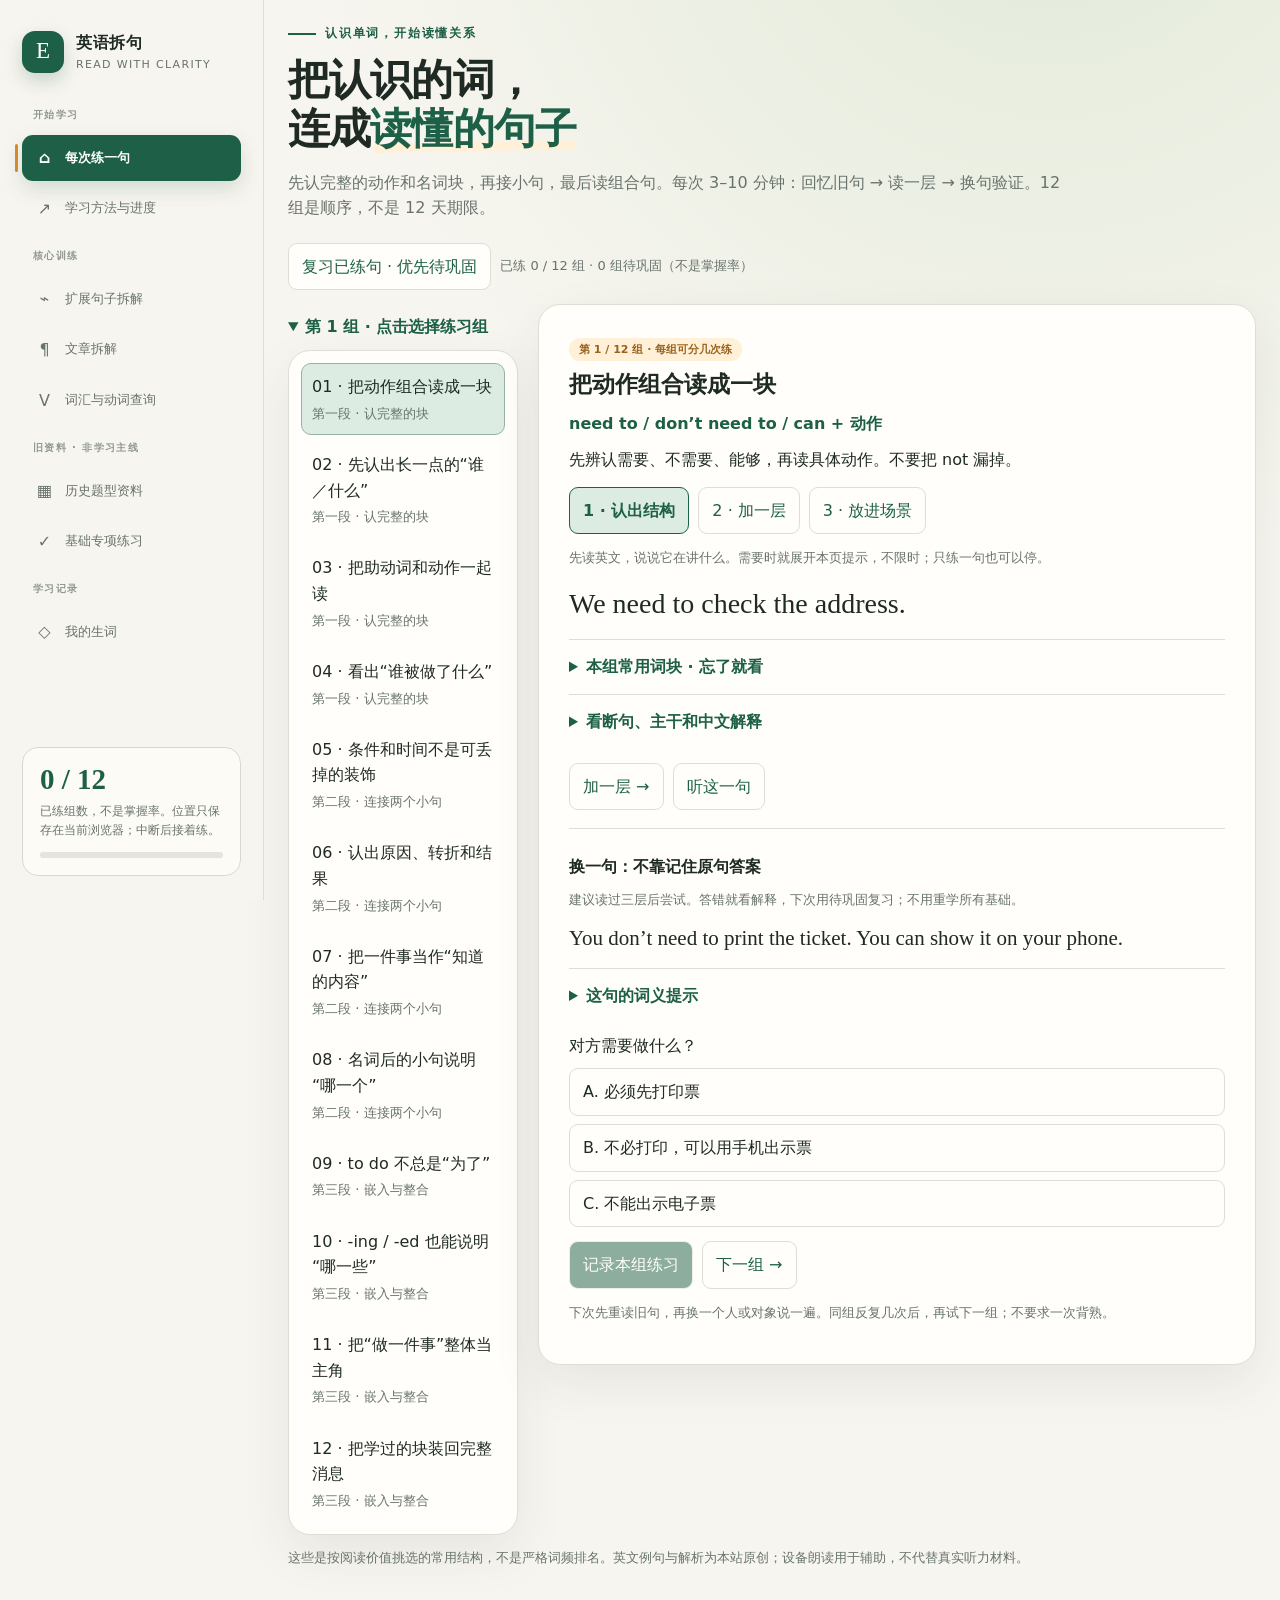
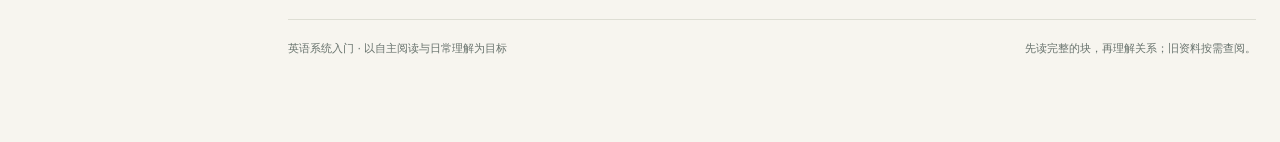
==== commit fd08bbbb: "feat: add graded sentence reading practice and streamline English learning" ====
--- a/英语考试快速复习站/index.html
+++ b/英语考试快速复习站/index.html
@@ -3,8 +3,9 @@
 <head>
   <meta charset="UTF-8" />
   <meta name="viewport" content="width=device-width, initial-scale=1.0" />
-  <meta name="description" content="面向英语基础薄弱学习者的广东普通专升本英语快速复习站" />
-  <title>英语拆句 · 广东普通专升本快速复习</title>
+  <meta name="description" content="适合认识常见单词但读句不熟练的学习者：从常用词块到复杂句的分层练习。" />
+  <title>英语拆句 · 从熟词到读懂句子</title>
+  <link rel="stylesheet" href="reading.css" />
   <style>
     :root {
       --ink: #1f2a24;
@@ -319,22 +320,23 @@
     <aside class="sidebar" id="sidebar">
       <div class="brand">
         <div class="brand-mark">E</div>
-        <div><strong>英语拆句</strong><small>PASS WITH CLARITY</small></div>
+        <div><strong>英语拆句</strong><small>READ WITH CLARITY</small></div>
       </div>
       <nav class="nav" aria-label="主导航">
         <div class="nav-group">
           <div class="nav-label">开始学习</div>
-          <a class="active" href="index.html?view=today" data-view-link="today"><span class="icon">⌂</span> 今日复习</a>
+          <a class="active" href="index.html?view=reading" data-view-link="reading"><span class="icon">⌂</span> 每次练一句</a>
+          <a href="index.html?view=today" data-view-link="today"><span class="icon">↗</span> 学习方法与进度</a>
         </div>
         <div class="nav-group">
           <div class="nav-label">核心训练</div>
-          <a href="index.html?view=sentences" data-view-link="sentences"><span class="icon">⌁</span> 句子拆解</a>
+          <a href="index.html?view=sentences" data-view-link="sentences"><span class="icon">⌁</span> 扩展句子拆解</a>
           <a href="index.html?view=articles" data-view-link="articles"><span class="icon">¶</span> 文章拆解</a>
-          <a href="vocabulary.html"><span class="icon">V</span> 高频词与动词</a>
+          <a href="vocabulary.html"><span class="icon">V</span> 词汇与动词查询</a>
         </div>
         <div class="nav-group">
-          <div class="nav-label">备考资料</div>
-          <a href="index.html?view=exam" data-view-link="exam"><span class="icon">▦</span> 广东考试题型</a>
+          <div class="nav-label">旧资料 · 非学习主线</div>
+          <a href="index.html?view=exam" data-view-link="exam"><span class="icon">▦</span> 历史题型资料</a>
           <a href="index.html?view=practice" data-view-link="practice"><span class="icon">✓</span> 基础专项练习</a>
         </div>
         <div class="nav-group">
@@ -343,9 +345,9 @@
         </div>
       </nav>
       <div class="side-note">
-        <div class="days">Day 06</div>
-        <p>离完成第一轮基础复习还有 8 天</p>
-        <div class="bar"><i></i></div>
+        <div class="days" id="sideReadingCount">0 / 12</div>
+        <p>已练组数，不是掌握率。位置只保存在当前浏览器；中断后接着练。</p>
+        <div class="bar"><i id="sideReadingBar" style="width:0"></i></div>
       </div>
     </aside>
 
@@ -353,41 +355,53 @@
       <button class="menu-btn floating-menu" id="menuBtn" aria-label="打开菜单">☰</button>
 
       <div class="content">
+        <div class="view-pane" data-view-pane="reading" hidden>
+          <header class="reading-intro">
+            <div class="eyebrow">认识单词，开始读懂关系</div>
+            <h1>把认识的词，<br>连成<em>读懂的句子</em></h1>
+            <p>先认完整的动作和名词块，再接小句，最后读组合句。每次 3–10 分钟：回忆旧句 → 读一层 → 换句验证。12 组是顺序，不是 12 天期限。</p>
+          </header>
+          <div class="reading-tools"><button id="readingReview">复习已练句 · 优先待巩固</button><span class="reading-muted" id="readingProgress"></span></div>
+          <p id="readingNotice" role="status"></p>
+          <div class="reading-layout"><details class="reading-navigation" id="readingNavigation" open><summary>选择练习组 · 共 12 组</summary><nav class="card reading-route" id="readingRoute" aria-label="十二组阅读路线"></nav></details><article class="card reading-stage" id="readingStage"></article></div>
+          <p class="reading-muted">这些是按阅读价值挑选的常用结构，不是严格词频排名。英文例句与解析为本站原创；设备朗读用于辅助，不代替真实听力材料。</p>
+          <noscript>本站交互练习需要 JavaScript。也可阅读<a href="../英语系统入门计划/00-轻量阅读入门/03-从熟词到复杂句.md">本地学习说明</a>。</noscript>
+        </div>
         <div class="view-pane active" data-view-pane="today">
         <section class="hero" id="today">
           <div>
-            <div class="eyebrow">2026 广东普通专升本英语</div>
+            <div class="eyebrow">系统入门 · 阅读与日常理解</div>
             <h1>别急着翻译，<br>先看懂句子的<em>骨架</em></h1>
-            <p class="hero-copy">给语法薄弱、词汇量不大的学习者。每个句子都拆成能看懂的色块：先抓“谁做什么”，再补时间、地点和原因。</p>
+            <p class="hero-copy">适合认识一些常见词、但连成句反应不过来的学习者。先读懂整块动作、对象和关系，再逐步处理从句，不重复背已会的 am / is / are。</p>
           </div>
           <div class="hero-meta" aria-label="学习概览">
-            <div class="metric"><b>14</b><span>天快速入门</span></div>
-            <div class="metric"><b>3000</b><span>大纲认知词汇</span></div>
-            <div class="metric"><b>3</b><span>部分核心题型</span></div>
+            <div class="metric"><b>12</b><span>组常用结构</span></div>
+            <div class="metric"><b>3</b><span>层递进例句</span></div>
+            <div class="metric"><b>10</b><span>分钟一次，可拆开</span></div>
           </div>
         </section>
 
-        <div class="section-head"><div><h2>今天，只学一个关键动作</h2><p>学会定位谓语，长句就有了入口。</p></div><button class="text-btn" id="resetBtn">重置进度 ↺</button></div>
+        <div class="section-head"><div><h2>今天，只练一个结构</h2><p>反复读旧句，也验证能否读懂同结构的新句。</p></div><button class="text-btn" id="resetBtn">清除读句记录 ↺</button></div>
         <section class="today-grid">
           <article class="card lesson">
             <div class="lesson-top">
-              <div><span class="lesson-tag">今日重点 · 预计 10 分钟</span><h3>先找到句子的发动机：谓语动词</h3><p>看到一个句子，第一问不是“每个词什么意思”，而是“发生了什么”。</p></div>
+              <div><span class="lesson-tag">一次 3–10 分钟</span><h3>从完整词块到多层小句</h3><p>找主角与完整动作，括出修饰和从句，再读回条件、否定和指代。需要的词义就在同页。</p></div>
             </div>
             <button class="continue-btn" id="continueBtn">继续学习&nbsp; →</button>
-            <div class="lesson-progress"><div class="bar"><i id="progressBar"></i></div><span id="progressText">已完成 68%</span></div>
+            <div class="lesson-progress"><div class="bar"><i id="progressBar" style="width:0"></i></div><span id="progressText">已练 0 / 12 组</span></div>
           </article>
           <aside class="card plan">
             <small>今日学习清单</small><h3>轻一点，但每天前进</h3>
-            <div class="plan-row"><span>① 句子骨架</span><span>6 分钟</span></div>
-            <div class="plan-row"><span>② 高频词块</span><span>3 分钟</span></div>
-            <div class="plan-row"><span>③ 真题小测</span><span>1 分钟</span></div>
-            <div class="mini">完成标准：能用中文说出每个色块的作用</div>
+            <div class="plan-row"><span>① 回忆上一句</span><span>2 分钟</span></div>
+            <div class="plan-row"><span>② 逐层读新句</span><span>6 分钟</span></div>
+            <div class="plan-row"><span>③ 换句验证</span><span>2 分钟</span></div>
+            <div class="mini">先理解意思，不必先报出全部语法术语；隔天复习，逐渐撤掉提示。</div>
           </aside>
         </section>
         </div>
 
         <div class="view-pane" data-view-pane="sentences" hidden>
-        <div class="section-head" id="sentence-lab"><div><h2>句子拆解室</h2><p>1500+ 条核心结构训练；覆盖高频词、核心动词与考试逻辑。</p></div><div class="sentence-nav"><button id="prevSentence">← 上一句</button><button id="randomSentence">随机一句</button><button id="nextSentence">下一句 →</button></div></div>
+        <div class="section-head" id="sentence-lab"><div><h2>扩展句子拆解室</h2><p>递进例句与旧资料选句，供按需查询。日常学习请从“每次练一句”开始，不必随机刷完。</p></div><div class="sentence-nav"><button id="prevSentence">← 上一句</button><button id="randomSentence">随机一句</button><button id="nextSentence">下一句 →</button></div></div>
         <section class="card lab">
           <div class="lab-toolbar">
             <div class="steps" role="tablist" aria-label="句子理解层级">
@@ -465,14 +479,15 @@
         </section>
         </div>
 
-        <footer class="footer-note"><span>广东版 · 依据 2026 公开大纲、现有英语资料与历年真题考点整理</span><span>学习原则：先理解，再记忆；先主干，再细节。</span></footer>
+        <footer class="footer-note"><span>英语系统入门 · 以自主阅读与日常理解为目标</span><span>先读完整的块，再理解关系；旧资料按需查阅。</span></footer>
       </div>
     </main>
   </div>
 
   <script src="data/vocabulary-data.js"></script>
+  <script src="data/reading-vocabulary.js"></script>
   <script src="data/grammar-reference.js"></script>
-  <script src="data/sentence-library.js"></script>
+  <script src="data/reading-path.js"></script>
   <script src="data/exam-sentence-library.js"></script>
   <script src="data/article-library.js"></script>
   <script>
@@ -497,7 +512,7 @@
           { text: 'close friends', type: 'object', role: '补语｜成为什么', explain: 'close friends 说明“我们变成了什么”：亲密的朋友。这里不是动作承受者，而是主语的新身份。', tip: 'become 后面常接身份或状态，回答“变成什么 / 怎么样”。' },
           { text: 'because we spend a lot of time together', type: 'modifier', role: '原因｜为什么', explain: 'because 引出原因：因为我们经常待在一起。做题时它也是强烈的因果信号。', tip: 'because 后接完整小句，回答“为什么”。' }
         ],
-        translation: '虽然我们性格不同，但因为经常相处，我们已经成了亲密的朋友。',
+        translation: '虽然我们不同，但因为经常待在一起，我们已经成了亲密的朋友。',
         plain: '主干是：“我们 — 已经成为 — 好朋友”。Although 是让步，because 是原因。',
         imitate: 'Although the task is difficult, we have made progress because we practice every day.'
       },
@@ -506,7 +521,7 @@
           { text: 'It', type: 'subject', role: '形式主语｜先占位置', explain: '这里的 It 不指某个具体东西，只是先占主语位置。真正要说的事情在后面的 to believe。', tip: '看到 It is + 形容词 + to do，可先译后面的 to do。' },
           { text: 'is', type: 'verb', role: '系动词｜是什么状态', explain: 'is 把主语和后面的状态 hard 连接起来。', tip: 'be 后面若在说明状态，常按“是 / 很……”理解。' },
           { text: 'hard', type: 'object', role: '表语｜怎么样', explain: 'hard 说明这件事的感受：很难（相信）。', tip: 'It is hard to do = 做某事很难。整块记忆比拆词更快。' },
-          { text: 'to believe', type: 'modifier', role: '真正内容｜什么很难', explain: 'to believe 才是逻辑上真正的主语：相信这件事很难。中文通常把它提前。', tip: '英文头重脚轻时常用 It 占位，中文翻译时把真正内容提到前面。' },
+          { text: 'to believe', type: 'modifier', role: '真正内容｜什么很难', explain: 'to believe 连同后面的内容才是被评价的事情：相信这件事很难。中文通常把它提前。', tip: '英文为避免主语过长，常用 It 占位，中文翻译时把真正内容提到前面。' },
           { text: 'that a stranger became my close friend', type: 'modifier', role: '宾语从句｜相信什么', explain: 'that 后面是一整件被相信的事：一个陌生人成了我的好友。', tip: '动词后的 that 小句，常可整体看成“……这件事”。' }
         ],
         translation: '很难相信，一个原本陌生的人竟然成了我的亲密朋友。',
@@ -514,7 +529,19 @@
         imitate: 'It is important to remember that practice makes progress.'
       }
     ];
-    const sentenceData = [...coreSentenceData, ...(window.EXAM_SENTENCE_LIBRARY || []), ...(window.SENTENCE_LIBRARY || [])];
+    // 旧自动组合句库仍保存在仓库，但不再混入学习流：未逐句校对，存在主谓一致等问题。
+    const readingSentences = (window.READING_PATH || []).flatMap(lesson => lesson.examples.map(example => ({
+      chunks: example.chunks, translation: example.translation,
+      plain: `${example.spine} ${example.note}`, imitate: lesson.transfer.text,
+      source: `递进训练 · ${lesson.title}`,
+      words: example.chunks.filter(chunk => chunk.type === 'verb').map(chunk => ({
+        display: chunk.text.replace(/[,.!?]+$/, ''), lemma: chunk.text.toLowerCase(), kind: 'verb',
+        pos: '本句动作／状态块', meaning: chunk.explain, role: chunk.role,
+        grammar: '按本句整体理解', tip: example.note,
+        context: example.chunks.map(part => part.text).join(' ')
+      }))
+    })));
+    const sentenceData = [...coreSentenceData, ...readingSentences, ...(window.EXAM_SENTENCE_LIBRARY || [])];
 
     const stepHints = {
       1: '先别逐词翻译。读一遍，只问：这句话大概在说什么？',
@@ -527,7 +554,7 @@
     let wordMode = 'verbs';
     let activeWordKey = '';
     const grammarReference = window.GRAMMAR_REFERENCE || { sentences: [], verbs: {}, pronouns: [] };
-    const vocabularyMap = new Map((window.VOCABULARY_DATA || []).map(item => [item.word.toLowerCase(), item]));
+    const vocabularyMap = new Map([...(window.VOCABULARY_DATA || []), ...(window.READING_VOCABULARY || [])].map(item => [item.word.toLowerCase(), item]));
     const officialSupplementWords = new Set([
       'collect','support','follow','test','offer','grow','plan','choose','complete','library','check','create','express','prevent','remember','select','share','use','control','understand','prepare','record',
       'student','language','skill','every','day','yesterday','now','next','week','clear','final','result','some','learn','person','need','better','important','enough','time','unless','change','key','rule','data','volunteer','local','family','company','doctor','exercise','parent','child','idea','new','online','waste','report','problem','team','school','exam','question','mistake','coach','young','possible','opinion','main','several','daily','life','machine','small','unusual','goods','information','group','public','place','high','damage','part','personal','fact','digital','tool','supply',
@@ -785,7 +812,7 @@
       const tenseItems = entry.lemma === 'be' ? [
         ['一般现在', 'am / is / are'], ['一般过去', 'was / were'], ['进行结构', 'am/is/are being'], ['完成结构', 'have/has been'], ['将来结构', 'will be']
       ] : [
-        ['一般现在', `${verb.base} / ${verb.third}`], ['一般过去', verb.past], ['进行结构', `is ${verb.ing}`], ['完成结构', `has ${verb.participle}`], ['被动结构', `is ${verb.participle}`]
+        ['一般现在', `${verb.base} / ${verb.third}`], ['一般过去', verb.past], ['进行结构', 'be + -ing；状态义通常不用'], ['完成结构', `have/has + ${verb.participle}`], ['被动结构', 'be + 过去分词；须符合动词用法']
       ];
       const tenses = tenseItems.map(item => `<div class="tense-item"><b>${item[0]}</b>${item[1]}</div>`).join('');
       const helper = entry.helper && grammarReference.verbs[entry.helper]
@@ -908,7 +935,7 @@
       plainEl.textContent = activeStep === 4 ? '仿写方法：保留原来的句式骨架，只替换人物、动作或时间。先写对，再写复杂。' : item.plain;
       document.getElementById('sentenceMeaning').hidden = activeStep === 1;
       document.getElementById('translationLabel').textContent = activeStep === 4 ? '仿写示例 · 保留句式骨架' : '整句翻译 · 对照主干';
-      document.getElementById('chunkDetail').hidden = activeStep !== 2;
+      document.getElementById('chunkDetail').hidden = activeStep !== 2 && activeStep !== 3;
       document.getElementById('sentenceCount').textContent = `${item.source || '真题语境改编'} · ${String(sentenceIndex + 1).padStart(3, '0')} / ${sentenceData.length}`;
       document.getElementById('stepHint').textContent = stepHints[activeStep];
       document.getElementById('legend').style.opacity = activeStep === 1 ? '.35' : '1';
@@ -928,18 +955,11 @@
     document.getElementById('prevSentence').addEventListener('click', () => { sentenceIndex = (sentenceIndex - 1 + sentenceData.length) % sentenceData.length; activeWordKey = ''; renderSentence(); });
     document.getElementById('randomSentence').addEventListener('click', () => { sentenceIndex = Math.floor(Math.random() * sentenceData.length); activeWordKey = ''; renderSentence(); });
 
-    document.getElementById('continueBtn').addEventListener('click', () => {
-      const bar = document.getElementById('progressBar');
-      bar.style.width = '82%'; document.getElementById('progressText').textContent = '已完成 82%';
-      setView('sentences');
-    });
-    document.getElementById('resetBtn').addEventListener('click', () => {
-      document.getElementById('progressBar').style.width = '0%'; document.getElementById('progressText').textContent = '已完成 0%';
-    });
+    document.getElementById('continueBtn').addEventListener('click', () => window.startReading());
     document.getElementById('menuBtn').addEventListener('click', () => document.getElementById('sidebar').classList.toggle('open'));
-    const viewNames = { today: '今日复习', sentences: '句子拆解', articles: '文章拆解', exam: '广东考试题型', practice: '基础专项练习' };
+    const viewNames = { reading: '每次练一句', today: '学习方法与进度', sentences: '句子拆解', articles: '文章拆解', exam: '历史题型资料', practice: '基础专项练习' };
     function setView(name, updateUrl = true) {
-      const safeName = viewNames[name] ? name : 'today';
+      const safeName = viewNames[name] ? name : 'reading';
       document.querySelectorAll('[data-view-pane]').forEach(pane => {
         const active = pane.dataset.viewPane === safeName;
         pane.hidden = !active;
@@ -1049,7 +1069,8 @@
     document.querySelectorAll('[data-open-quiz]').forEach(btn => btn.addEventListener('click', () => openQuiz(btn.dataset.openQuiz)));
     renderArticleList();
     renderSentence();
-    setView(new URLSearchParams(location.search).get('view') || 'today', false);
+    setView(new URLSearchParams(location.search).get('view') || 'reading', false);
   </script>
+  <script src="reading.js"></script>
 </body>
 </html>
--- a/英语考试快速复习站/reading.css
+++ b/英语考试快速复习站/reading.css
@@ -0,0 +1,49 @@
+.reading-intro { max-width: 780px; margin-bottom: 22px; }
+.reading-intro h1 { font-size: clamp(28px, 4vw, 42px); }
+.reading-intro p { color: var(--muted); }
+.reading-layout { display: grid; grid-template-columns: 230px minmax(0, 1fr); gap: 20px; align-items: start; }
+.reading-route { display: grid; gap: 6px; padding: 12px; }
+.reading-navigation > summary { color: var(--green); cursor: pointer; padding: 10px 0; font-weight: 700; }
+.reading-pick { text-align: left; border: 1px solid transparent; border-radius: 10px; background: transparent; color: var(--ink); padding: 10px; cursor: pointer; }
+.reading-pick[aria-current="step"] { background: var(--green-soft); border-color: #97b3a2; }
+.reading-pick small { display: block; color: var(--muted); margin-top: 3px; }
+.reading-stage { padding: clamp(18px, 3vw, 30px); min-width: 0; }
+.reading-stage h2 { margin: 7px 0; font-size: 23px; line-height: 1.45; }
+.reading-stage h3 { font-size: 16px; margin: 20px 0 8px; }
+.reading-stage p { margin: 10px 0; }
+.reading-pattern { color: var(--green); font-weight: 700; overflow-wrap: anywhere; }
+.reading-muted { color: var(--muted); font-size: 13px; }
+.reading-tools { display: flex; gap: 9px; flex-wrap: wrap; align-items: center; margin: 14px 0; }
+.reading-tools button, .reading-level, .reading-choice { border: 1px solid var(--line); background: #fffefa; color: var(--green); border-radius: 9px; padding: 10px 13px; cursor: pointer; }
+.reading-tools .reading-primary { background: var(--green); color: white; }
+.reading-tools button:disabled { opacity: .5; cursor: not-allowed; }
+.reading-level[aria-pressed="true"] { background: var(--green-soft); border-color: var(--green); font-weight: 700; }
+.reading-text { font: 500 clamp(21px, 2.3vw, 28px)/1.8 Georgia, serif; margin: 24px 0 12px; overflow-wrap: anywhere; }
+.reading-support { border-top: 1px solid var(--line); padding: 14px 0; }
+.reading-support summary { cursor: pointer; color: var(--green); font-weight: 700; }
+.reading-glossary { display: flex; flex-wrap: wrap; gap: 8px; margin: 12px 0; }
+.reading-glossary span { padding: 6px 9px; background: #f1f0e9; border-radius: 8px; font-size: 13px; }
+.reading-glossary b { color: var(--green); margin-right: 6px; }
+.reading-chunks { display: grid; gap: 8px; margin: 12px 0; }
+.reading-chunks > div { padding: 10px 12px; border-left: 3px solid var(--green); background: var(--green-soft); border-radius: 4px; }
+.reading-chunks .subject { border-color: var(--blue); background: var(--blue-soft); }
+.reading-chunks .verb { border-color: var(--red); background: var(--red-soft); }
+.reading-chunks .object { border-color: var(--amber); background: var(--amber-soft); }
+.reading-chunks strong { font-family: Georgia, serif; font-size: 18px; }
+.reading-chunks small { display: block; margin-top: 3px; }
+.reading-spine { border-left: 3px solid var(--green); padding: 8px 12px; background: #f1f0e9; }
+.reading-transfer { margin-top: 18px; padding-top: 5px; border-top: 1px solid var(--line); }
+.reading-transfer .reading-text { font-size: 21px; }
+.reading-options { display: grid; gap: 8px; }
+.reading-choice { text-align: left; color: var(--ink); }
+.reading-choice[aria-pressed="true"] { border-color: var(--green); background: var(--green-soft); }
+.reading-feedback { padding: 10px 0; min-height: 1.6em; }
+.reading-feedback:empty { display: none; }
+#readingNotice { font-size: 13px; color: var(--green); }
+.reading-checkpoint { margin-top: 15px; padding: 15px; border: 1px solid var(--line); border-radius: 12px; }
+@media (max-width: 800px) {
+  .reading-layout { grid-template-columns: 1fr; }
+  .reading-route { grid-template-columns: repeat(2, minmax(0, 1fr)); }
+  .reading-pick { font-size: 12px; }
+}
+@media (prefers-reduced-motion: reduce) { html { scroll-behavior: auto; } .view-pane.active { animation: none; } }
